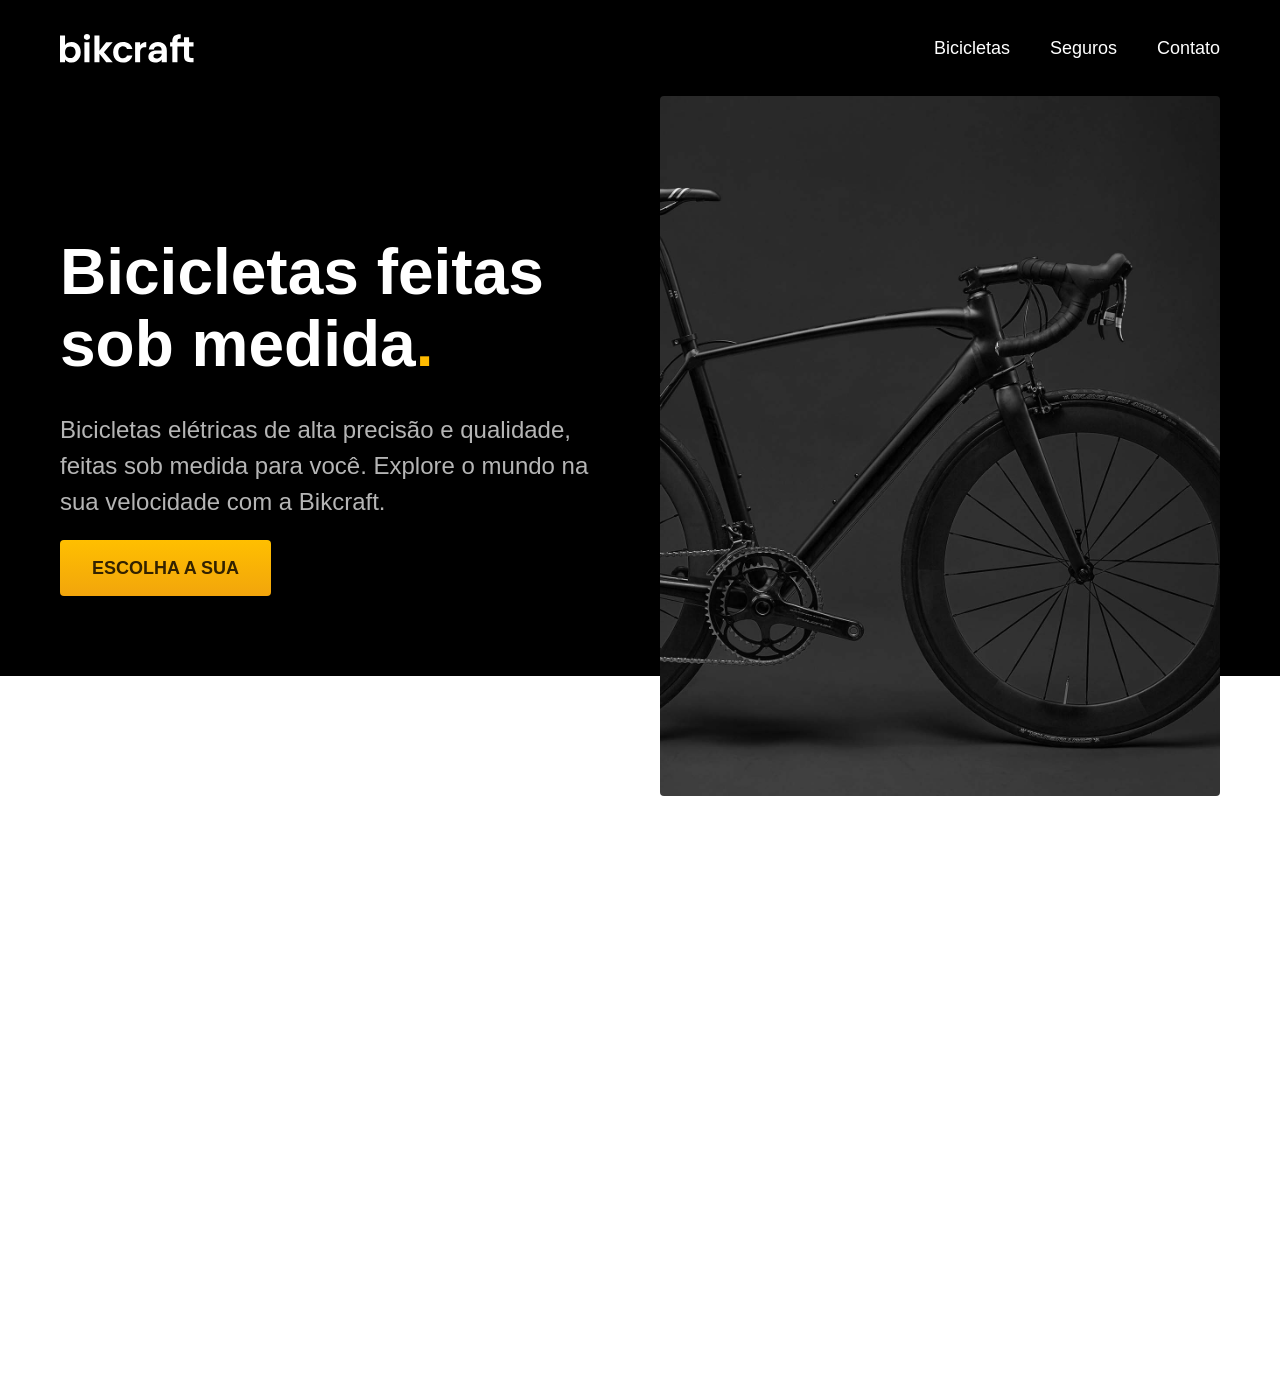
==== index.html @ d3e12376 "Tipografia Utilitaria" ====
<!DOCTYPE html>

<html lang="pt-br">

<head>
  <meta charset="UTF-8">
  <meta name="viewport" content="width=device-width, initial-scale=1.0">
  <title>Bikcraft - Bicicletas Elétricas</title>
  <meta name="description" content="Bicicletas elétricas de alta precisão e qualidade, feitas sob medida para você. Explore o mundo na sua velocidade com a Bikcraft.">
  <link rel="stylesheet" href="./css/style.css">
  <!--<link rel="preconnect" href="https://fonts.googleapis.com">
  <link rel="preconnect" href="https://fonts.gstatic.com" crossorigin>
  <link href="https://fonts.googleapis.com/css2?family=Poppins:ital,wght@0,100;0,200;0,300;0,400;0,500;0,600;0,700;0,800;0,900;1,100;1,200;1,300;1,400;1,500;1,600;1,700;1,800;1,900&display=swap" rel="stylesheet">
  <link rel="preconnect" href="https://fonts.googleapis.com">
  <link rel="preconnect" href="https://fonts.gstatic.com" crossorigin>
  <link href="https://fonts.googleapis.com/css2?family=Poppins:ital,wght@0,100;0,200;0,300;0,400;0,500;0,600;0,700;0,800;0,900;1,100;1,200;1,300;1,400;1,500;1,600;1,700;1,800;1,900&family=Roboto:ital,wght@0,100..900;1,100..900&display=swap" rel="stylesheet">-->
</head>

<body>
  <header class="header-bg">
    <div class="header">
      <a href="./"><img src="./img/bikcraft.svg" alt="Bikcraft"></a>
      <nav aria-label="primaria">
        <ul class="header-menu font-1-m cor-0">
          <li><a href="./bicicletas.html">Bicicletas</a></li>
          <li><a href="./seguros.html">Seguros</a></li>
          <li><a href="./contato.html">Contato</a></li>
        </ul>
      </nav>
    </div>
  </header>

  <main class="introducao-bg">
    <div class="introducao">
      <div class="introducao-conteudo">
        <h1 class="font-1-xxl cor-0">Bicicletas feitas sob medida<span class="cor-p1">.</span></h1>
        <p class="font-2-l cor-5">Bicicletas elétricas de alta precisão e qualidade, feitas sob medida para você. Explore o mundo na sua velocidade com a Bikcraft.</p>
        <a class="botao" href="./bicicletas">Escolha a sua</a>
      </div>
      <div>
        <img src="./img/fotos/introducao.jpg" alt="bicicleta elétrica preta">
      </div>
    </div>
  </main>
</body>

</html>
---- css/style.css ----
@import "./global/header.css";
@import "./utilidades/tipografia.css";
@import "./utilidades/cores.css";
@import "./global/global.css";

/* Utilidades */
@import "./utilidades/componentes.css";

/* Home */
@import "./home/introducao.css";
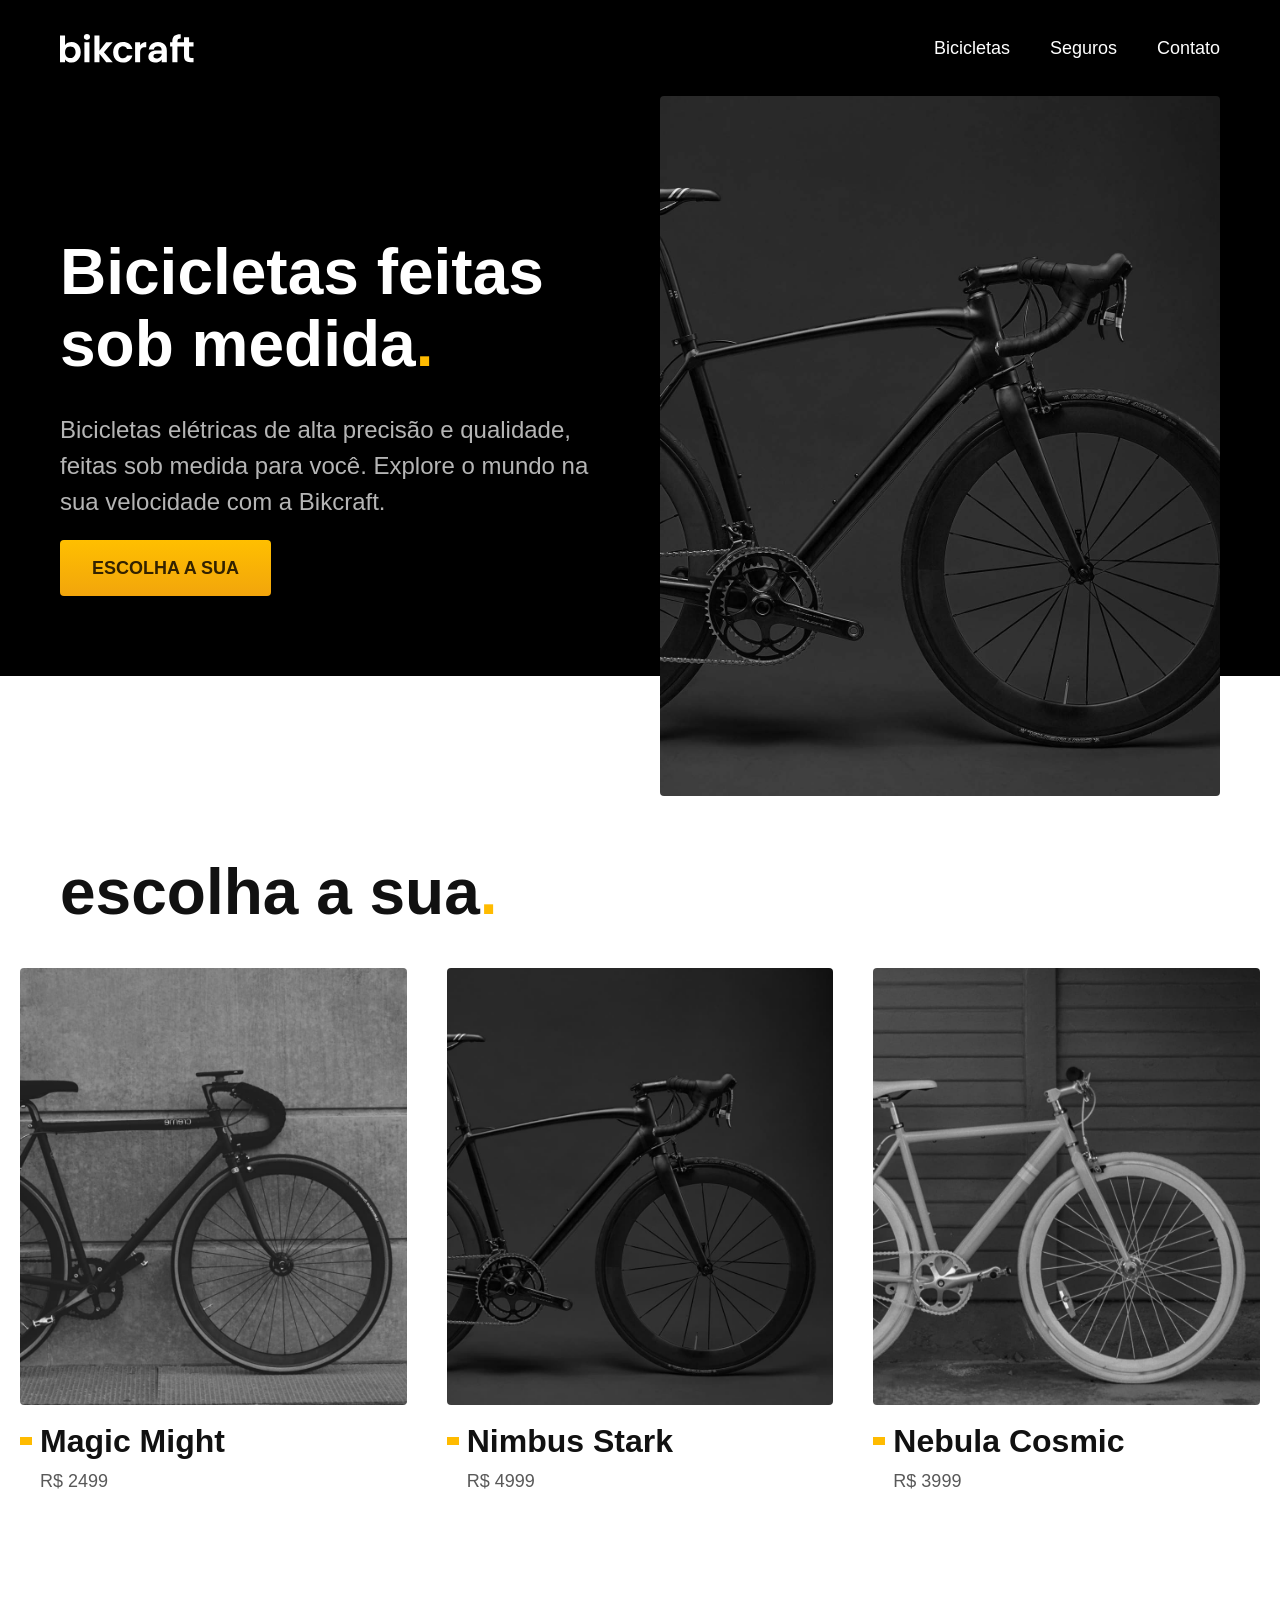
==== commit 4547bb91: "bicicletas-lista-1" ====
--- a/index.html
+++ b/index.html
@@ -42,6 +42,34 @@
       </div>
     </div>
   </main>
+
+  <article class="bicicletas-lista">
+    <h2 class="font-1-xxl">escolha a sua<span class="cor-p1">.</span></h2>
+
+    <ul>
+      <li>
+        <a href="./bicicletas/magic.html">
+          <img src="./img/bicicletas/magic-home.jpg" alt="bicicleta preta">
+          <h3 class="font-1-xl">Magic Might</h3>
+          <span class="font-2-m cor-8">R$ 2499</span>
+        </a>
+      </li>
+      <li>
+        <a href="./bicicletas/nimbus.html">
+          <img src="./img/bicicletas/nimbus-home.jpg" alt="bicicleta preta">
+          <h3 class="font-1-xl">Nimbus Stark</h3>
+          <span class="font-2-m cor-8">R$ 4999</span>
+        </a>
+      </li>
+      <li>
+        <a href="./bicicletas/nebula.html">
+          <img src="./img/bicicletas/nebula-home.jpg" alt="bicicleta preta">
+          <h3 class="font-1-xl">Nebula Cosmic</h3>
+          <span class="font-2-m cor-8">R$ 3999</span>
+        </a>
+      </li>
+    </ul>
+  </article>
 </body>
 
 </html>
--- a/css/style.css
+++ b/css/style.css
@@ -8,3 +8,6 @@
 
 /* Home */
 @import "./home/introducao.css";
+
+/* Bicicletas */
+@import "./bicicletas/bicicletas-listas.css";
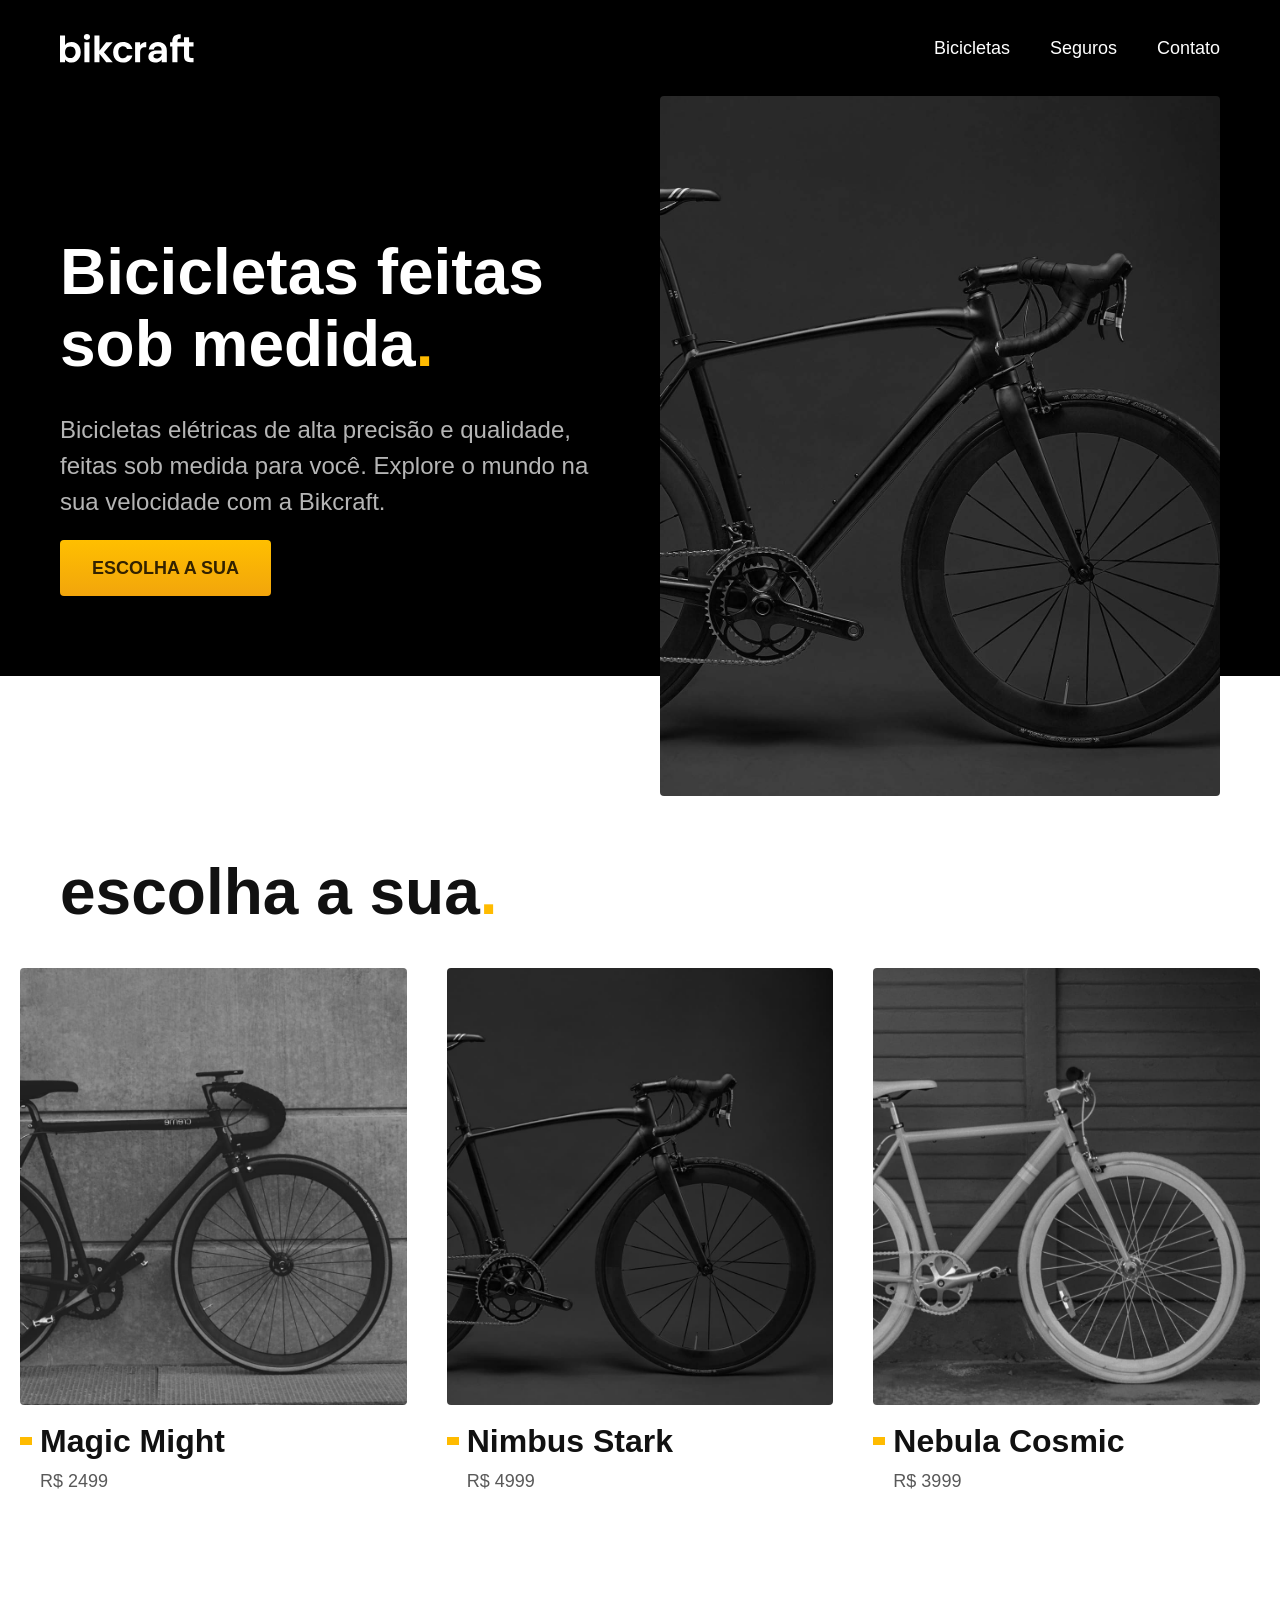
==== commit eb931e37: "container" ====
--- a/index.html
+++ b/index.html
@@ -18,7 +18,7 @@
 
 <body>
   <header class="header-bg">
-    <div class="header">
+    <div class="header container">
       <a href="./"><img src="./img/bikcraft.svg" alt="Bikcraft"></a>
       <nav aria-label="primaria">
         <ul class="header-menu font-1-m cor-0">
@@ -31,7 +31,7 @@
   </header>
 
   <main class="introducao-bg">
-    <div class="introducao">
+    <div class="introducao container">
       <div class="introducao-conteudo">
         <h1 class="font-1-xxl cor-0">Bicicletas feitas sob medida<span class="cor-p1">.</span></h1>
         <p class="font-2-l cor-5">Bicicletas elétricas de alta precisão e qualidade, feitas sob medida para você. Explore o mundo na sua velocidade com a Bikcraft.</p>
@@ -44,7 +44,7 @@
   </main>
 
   <article class="bicicletas-lista">
-    <h2 class="font-1-xxl">escolha a sua<span class="cor-p1">.</span></h2>
+    <h2 class="container font-1-xxl">escolha a sua<span class="cor-p1">.</span></h2>
 
     <ul>
       <li>
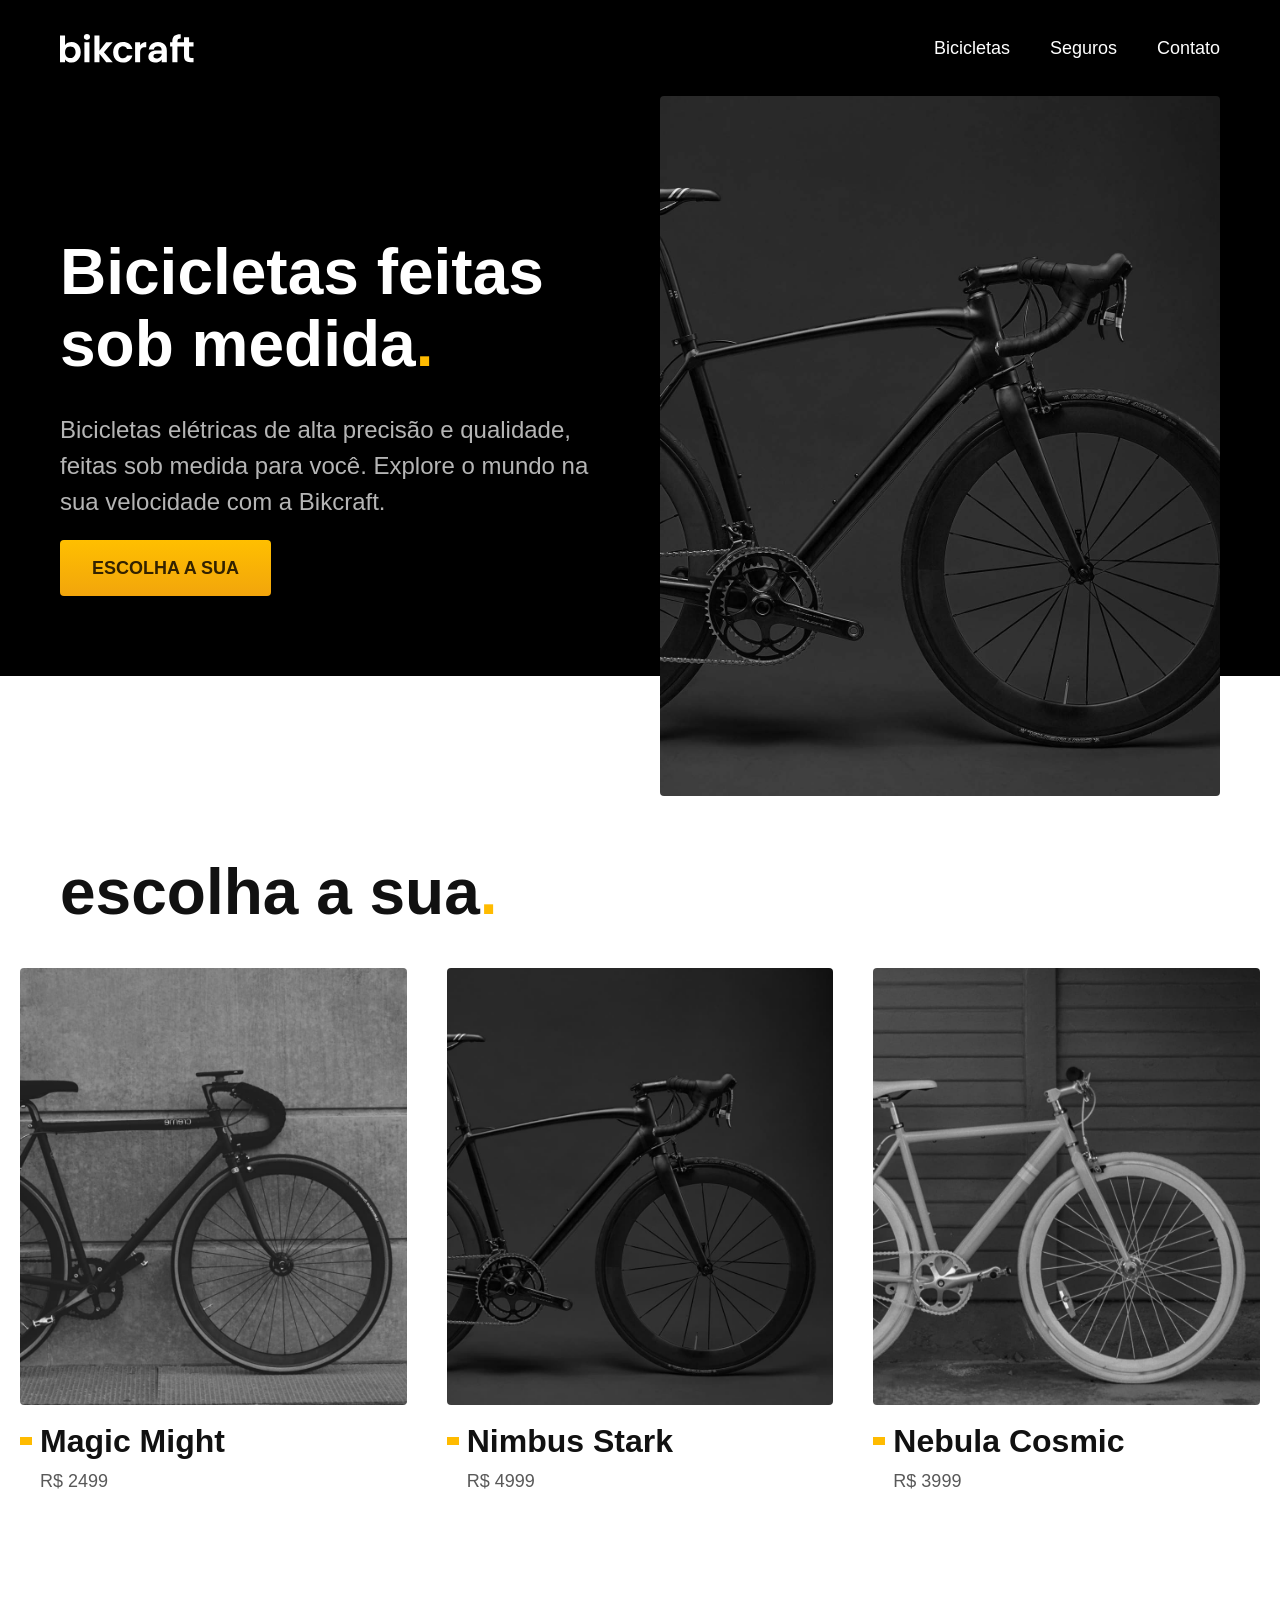
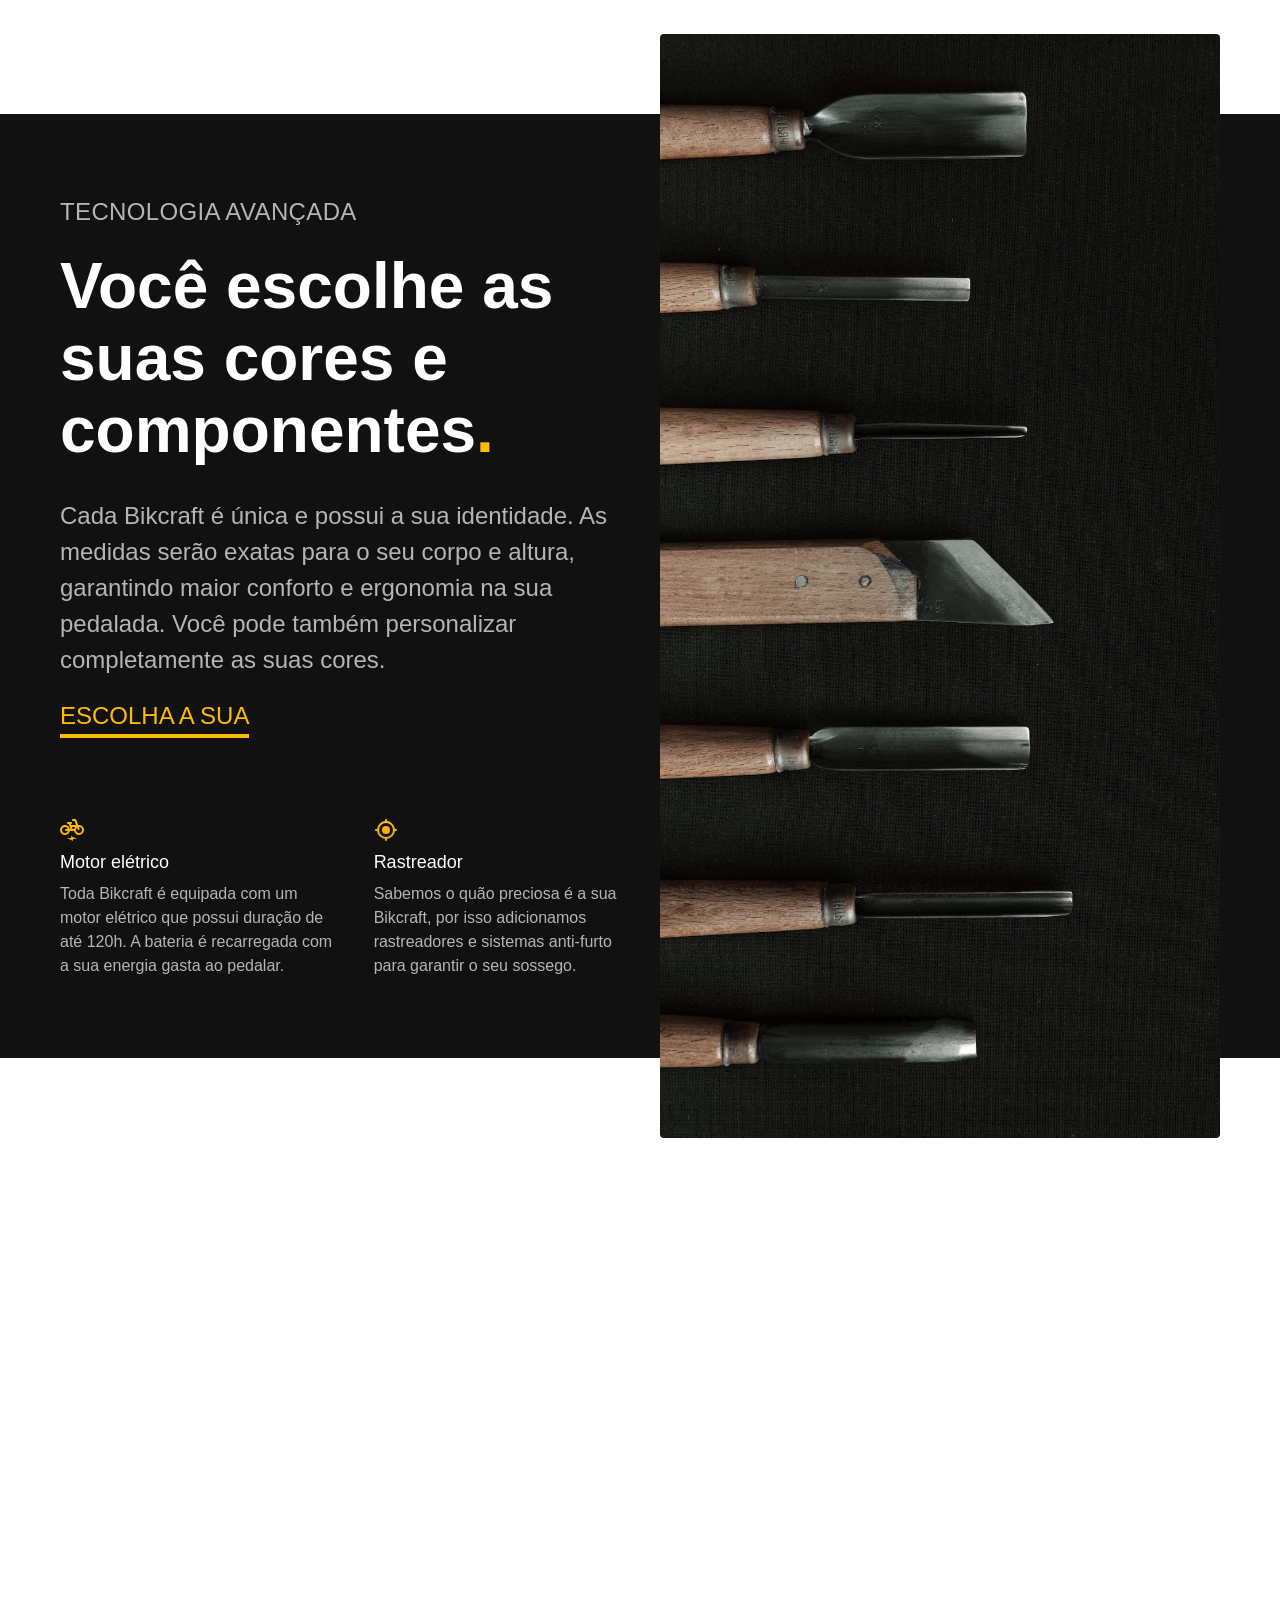
==== commit 9de3cd64: "tecnologia" ====
--- a/index.html
+++ b/index.html
@@ -70,6 +70,32 @@
       </li>
     </ul>
   </article>
+
+  <article class="tecnologia-bg">
+    <div class="tecnologia container">
+      <div class="tecnologia-conteudo">
+        <span class="font-2-l-b cor-5">Tecnologia Avançada</span>
+        <h2 class="font-1-xxl cor-0">Você escolhe as suas cores e componentes<span class="cor-p1">.</span></h2>
+        <p class="font-2-l cor-5">Cada Bikcraft é única e possui a sua identidade. As medidas serão exatas para o seu corpo e altura, garantindo maior conforto e ergonomia na sua pedalada. Você pode também personalizar completamente as suas cores.</p>
+        <a class="link" href="./bicicletas.html">Escolha a sua</a>
+        <div class="tecnologia-vantagens">
+          <div>
+            <img src="./img/icones/eletrica.svg" alt="">
+            <h3 class="font-1-m cor-0">Motor elétrico</h3>
+            <p class="font-2-s cor-5">Toda Bikcraft é equipada com um motor elétrico que possui duração de até 120h. A bateria é recarregada com a sua energia gasta ao pedalar.</p>
+          </div>
+          <div>
+            <img src="./img/icones/rastreador.svg" alt="">
+            <h3 class="font-1-m cor-0">Rastreador</h3>
+            <p class="font-2-s cor-5">Sabemos o quão preciosa é a sua Bikcraft, por isso adicionamos rastreadores e sistemas anti-furto para garantir o seu sossego.</p>
+          </div>
+        </div>
+      </div>
+      <div class="tecnologia-imagem">
+        <img src="./img/fotos/tecnologia.jpg" alt="">
+      </div>
+    </div>
+  </article>
 </body>
 
 </html>
--- a/css/style.css
+++ b/css/style.css
@@ -8,6 +8,7 @@
 
 /* Home */
 @import "./home/introducao.css";
+@import "./home/tecnologia.css";
 
 /* Bicicletas */
 @import "./bicicletas/bicicletas-listas.css";
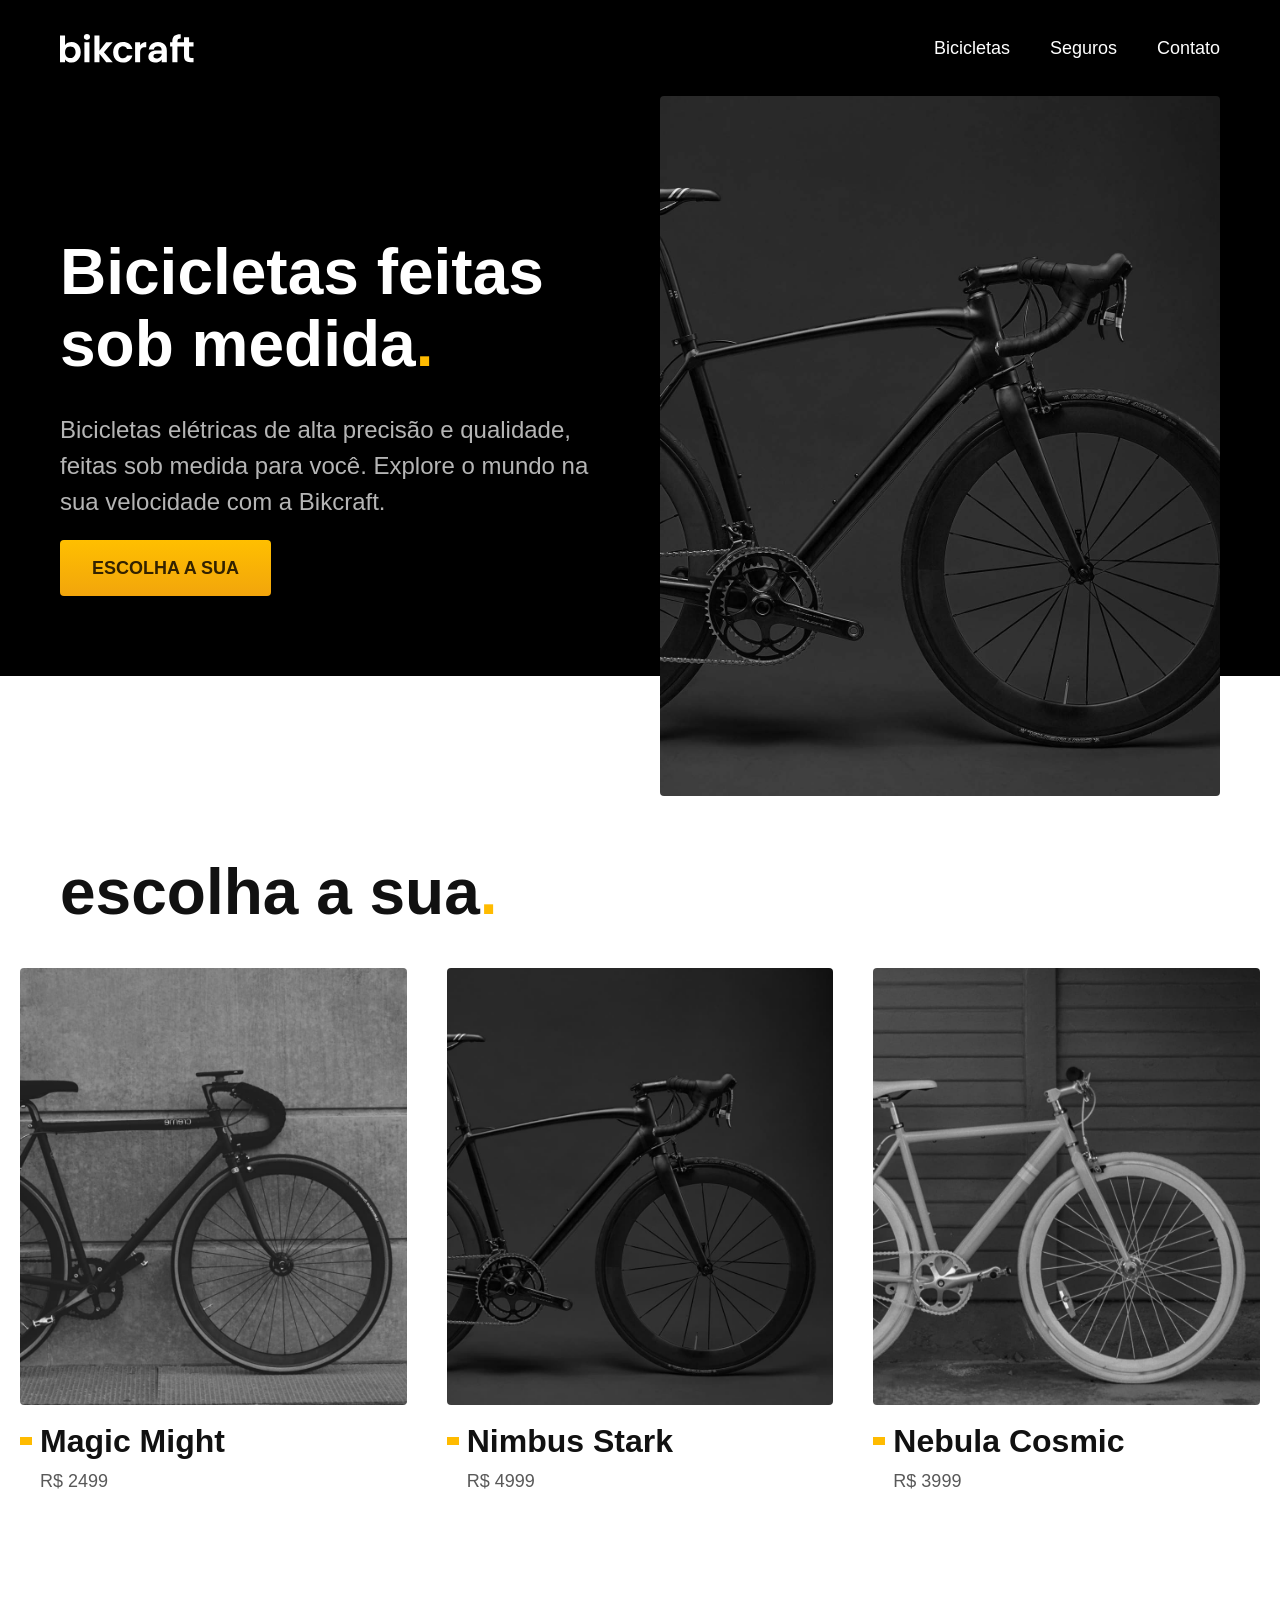
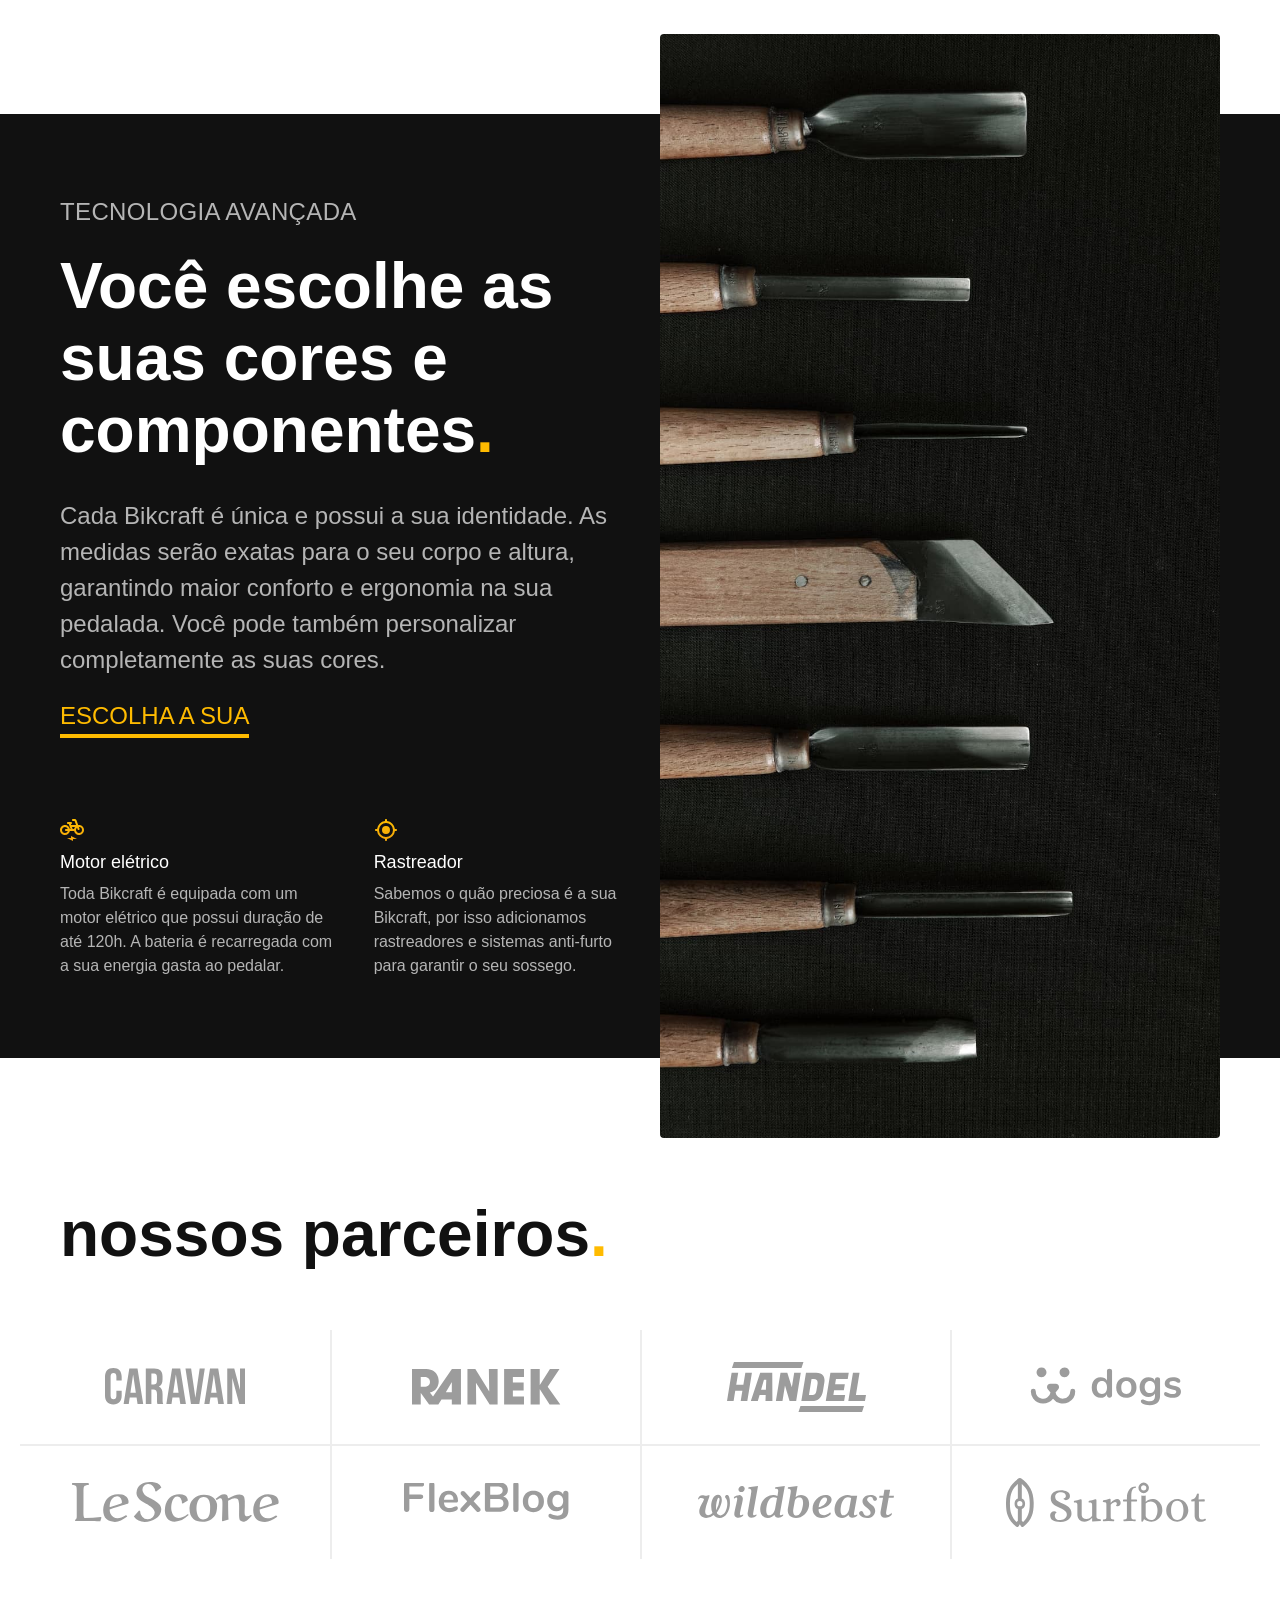
==== commit 767c99ca: "parceiros" ====
--- a/index.html
+++ b/index.html
@@ -96,6 +96,21 @@
       </div>
     </div>
   </article>
+
+  <section class="parceiros" aria-label="Nossos parceiros">
+    <h2 class="container font-1-xxl">nossos parceiros<span class="cor-p1">.</span></h2>
+
+    <ul>
+      <li><img src="./img/parceiros/caravan.svg" alt="caravan"></li>
+      <li><img src="./img/parceiros/ranek.svg" alt="ranek"></li>
+      <li><img src="./img/parceiros/handel.svg" alt="handel"></li>
+      <li><img src="./img/parceiros/dogs.svg" alt="dogs"></li>
+      <li><img src="./img/parceiros/lescone.svg" alt="lescone"></li>
+      <li><img src="./img/parceiros/flexblog.svg" alt="flexblog"></li>
+      <li><img src="./img/parceiros/wildbeast.svg" alt="wildbest"></li>
+      <li><img src="./img/parceiros/surfbot.svg" alt="surfbot"></li>
+    </ul>
+  </section>
 </body>
 
 </html>
--- a/css/style.css
+++ b/css/style.css
@@ -9,6 +9,7 @@
 /* Home */
 @import "./home/introducao.css";
 @import "./home/tecnologia.css";
+@import "./home/parceiros.css";
 
 /* Bicicletas */
 @import "./bicicletas/bicicletas-listas.css";
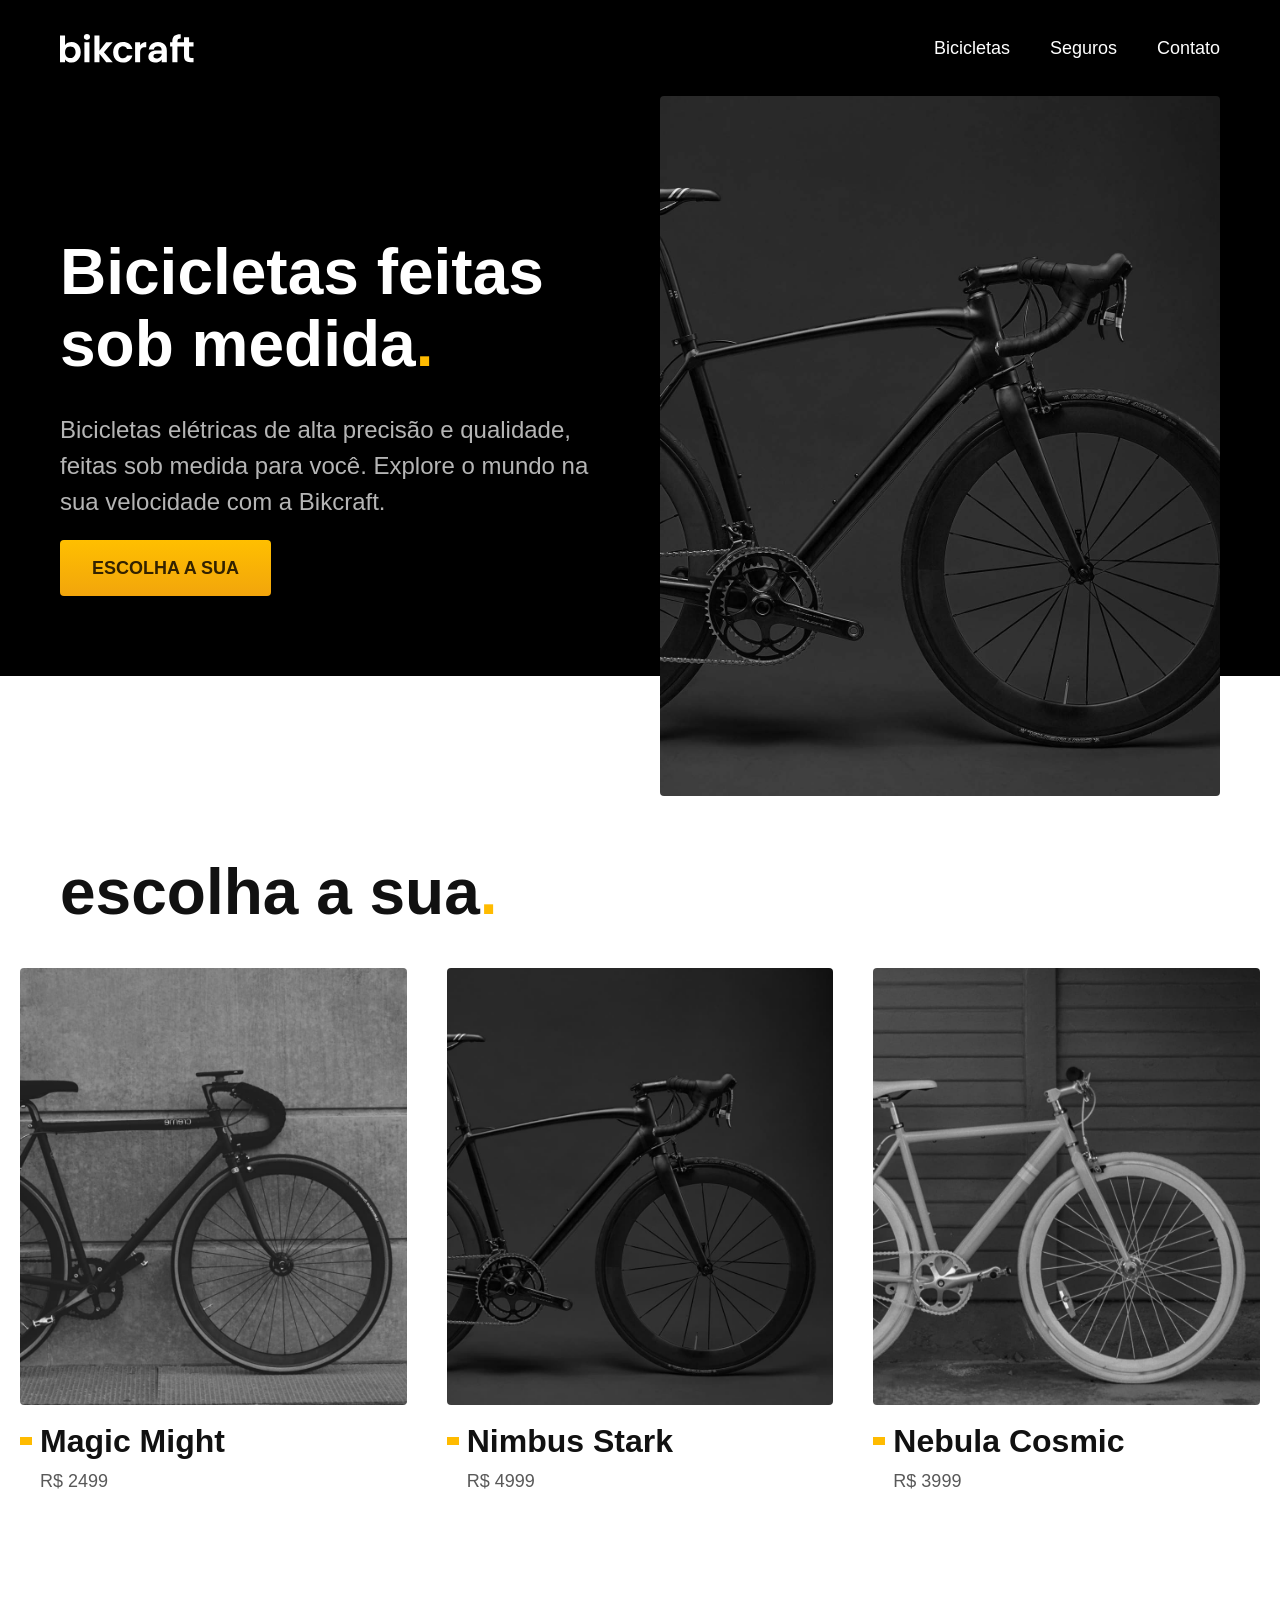
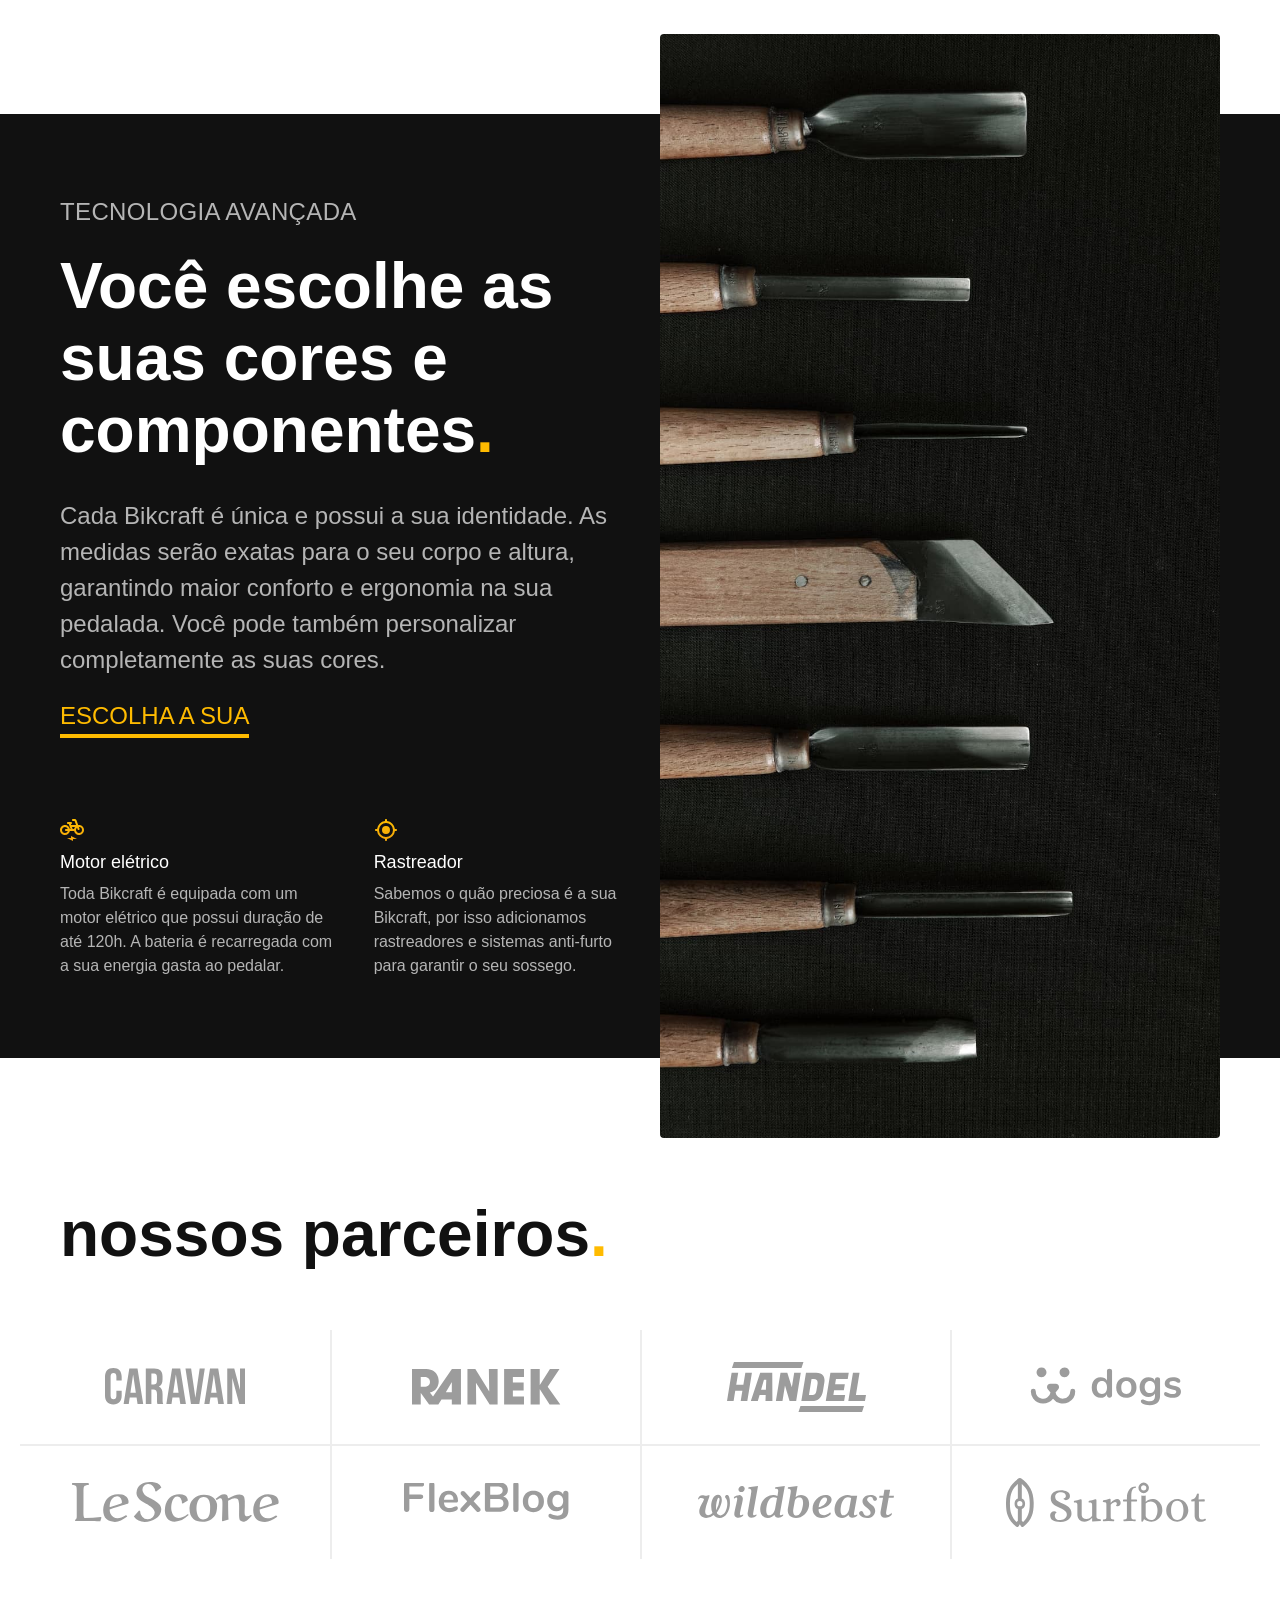
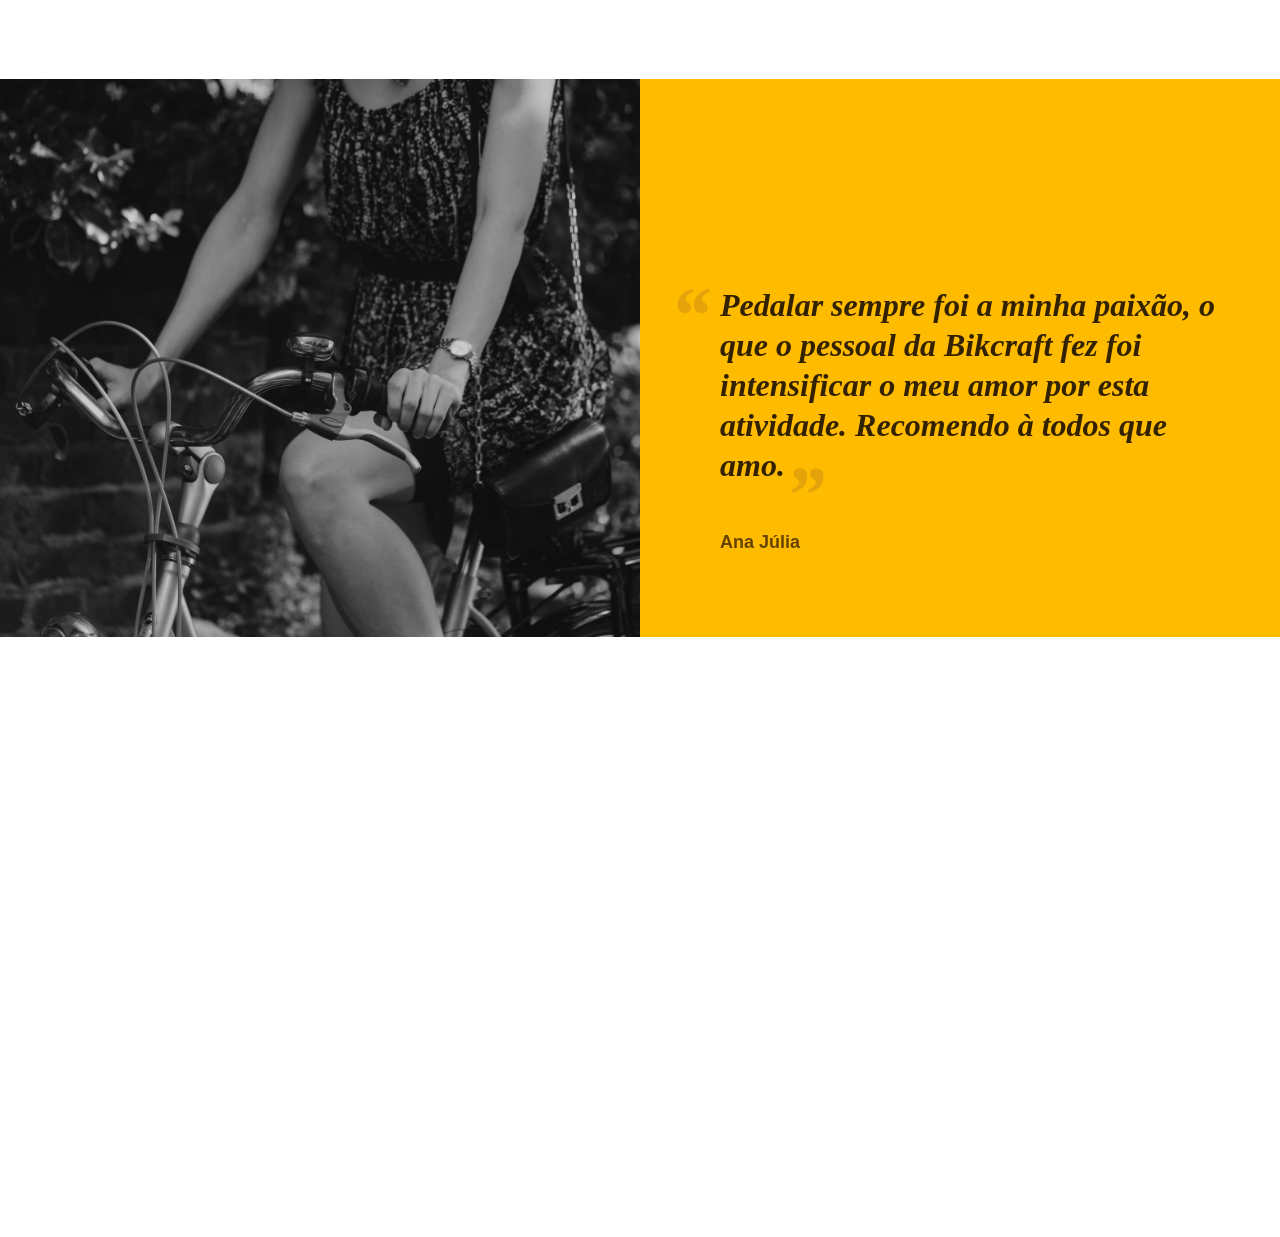
==== commit d7074677: "depoimentos" ====
--- a/index.html
+++ b/index.html
@@ -111,6 +111,18 @@
       <li><img src="./img/parceiros/surfbot.svg" alt="surfbot"></li>
     </ul>
   </section>
+
+  <section class="depoimentos" aria-label="depoimentos">
+    <div>
+      <img src="./img/fotos/depoimento.jpg" alt="pessoa pedalando uma bicicleta bikcraft">
+    </div>
+    <div class="depoimentos-conteudo">
+      <blockquote class="font-1-xl cor-p5">
+        <p>Pedalar sempre foi a minha paixão, o que o pessoal da Bikcraft fez foi intensificar o meu amor por esta atividade. Recomendo à todos que amo.</p>
+        <span class="font-1-m-b cor-p4">Ana Júlia</span>
+      </blockquote>
+    </div>
+  </section>
 </body>
 
 </html>
--- a/css/style.css
+++ b/css/style.css
@@ -10,6 +10,7 @@
 @import "./home/introducao.css";
 @import "./home/tecnologia.css";
 @import "./home/parceiros.css";
+@import "./home/depoimentos.css";
 
 /* Bicicletas */
 @import "./bicicletas/bicicletas-listas.css";
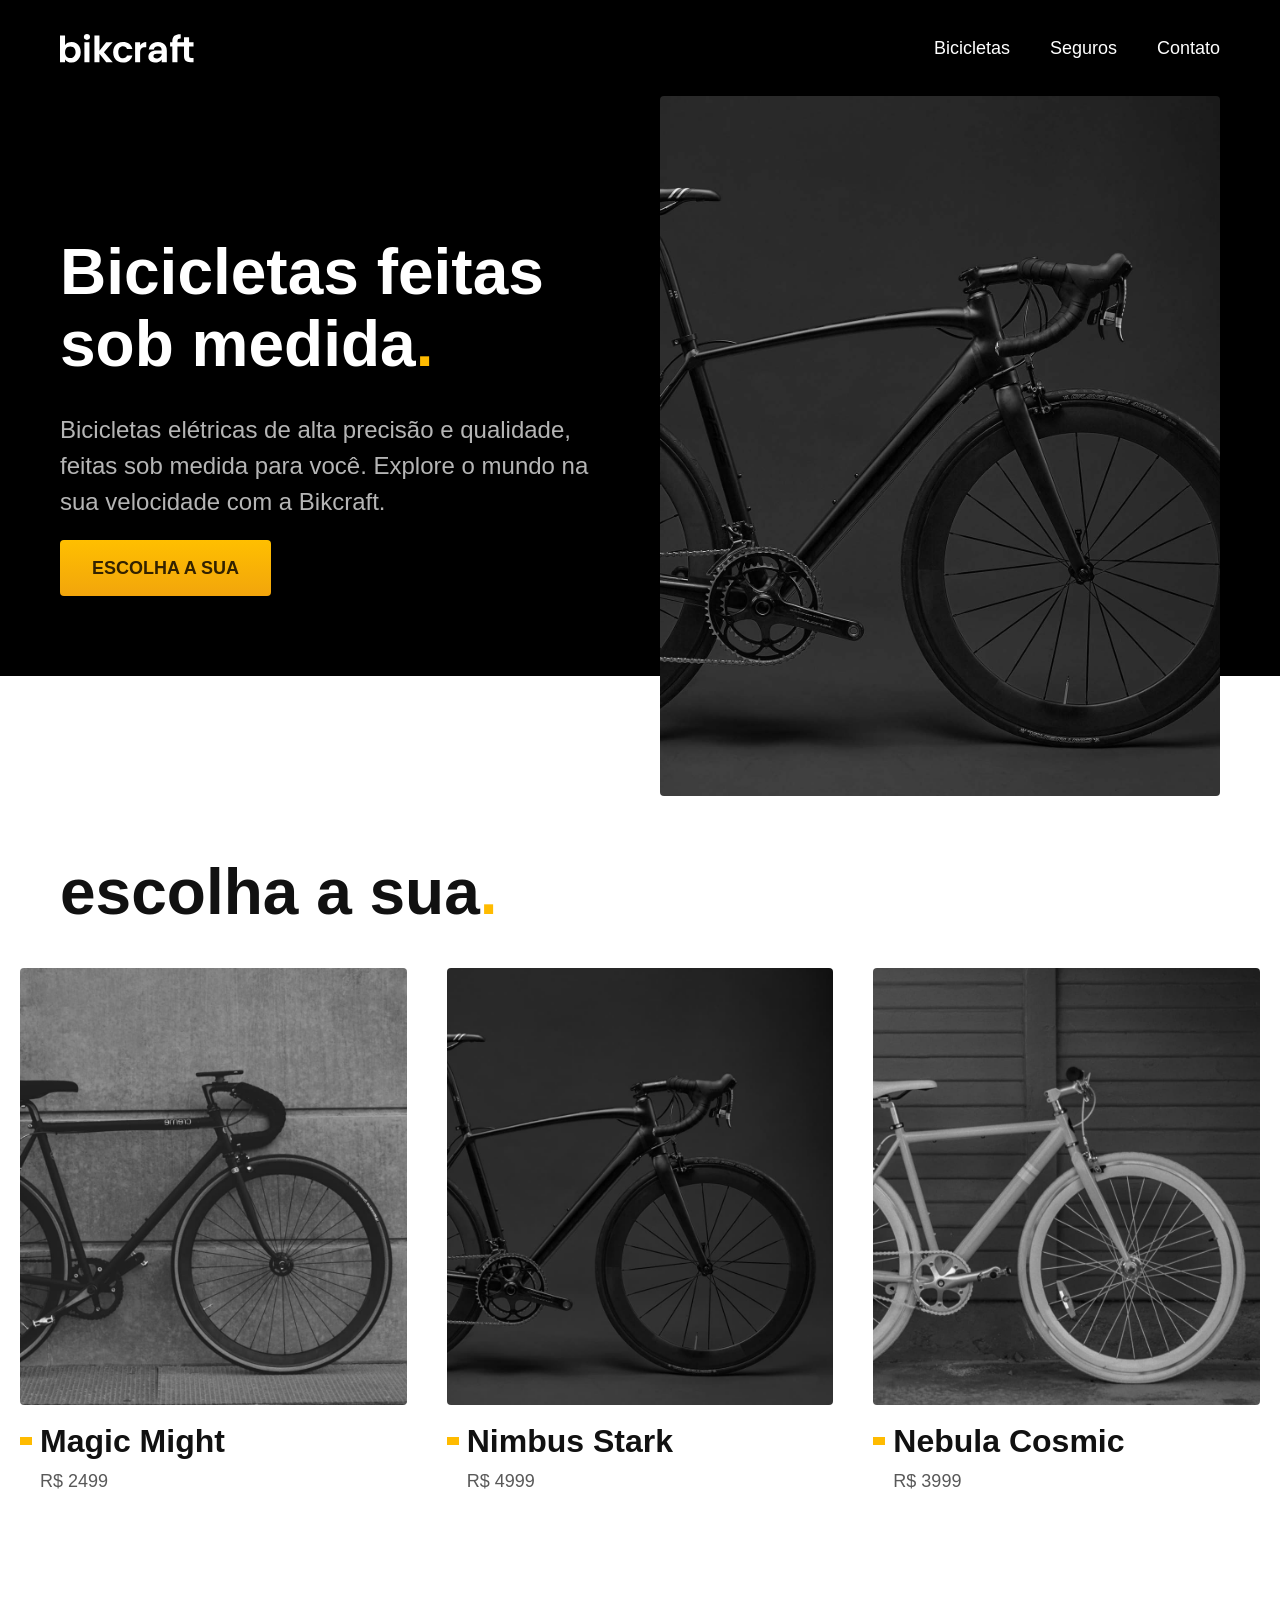
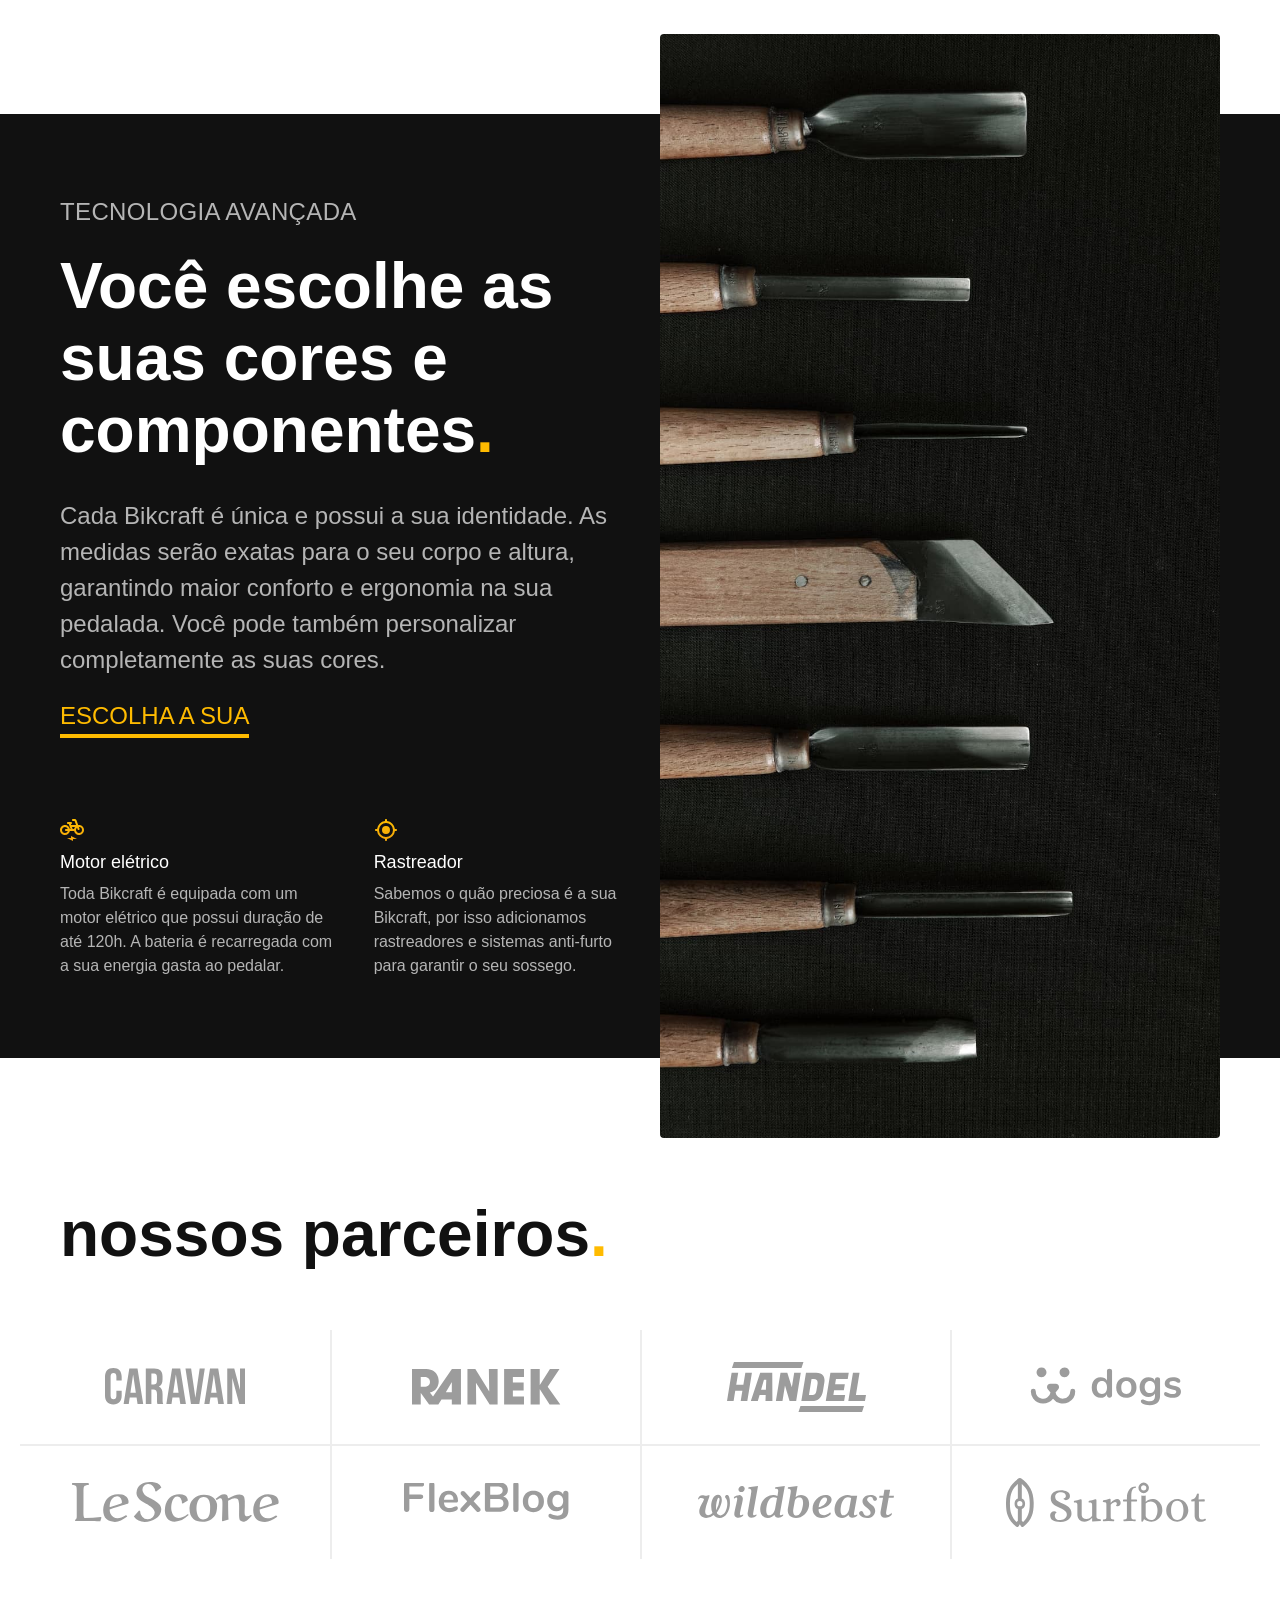
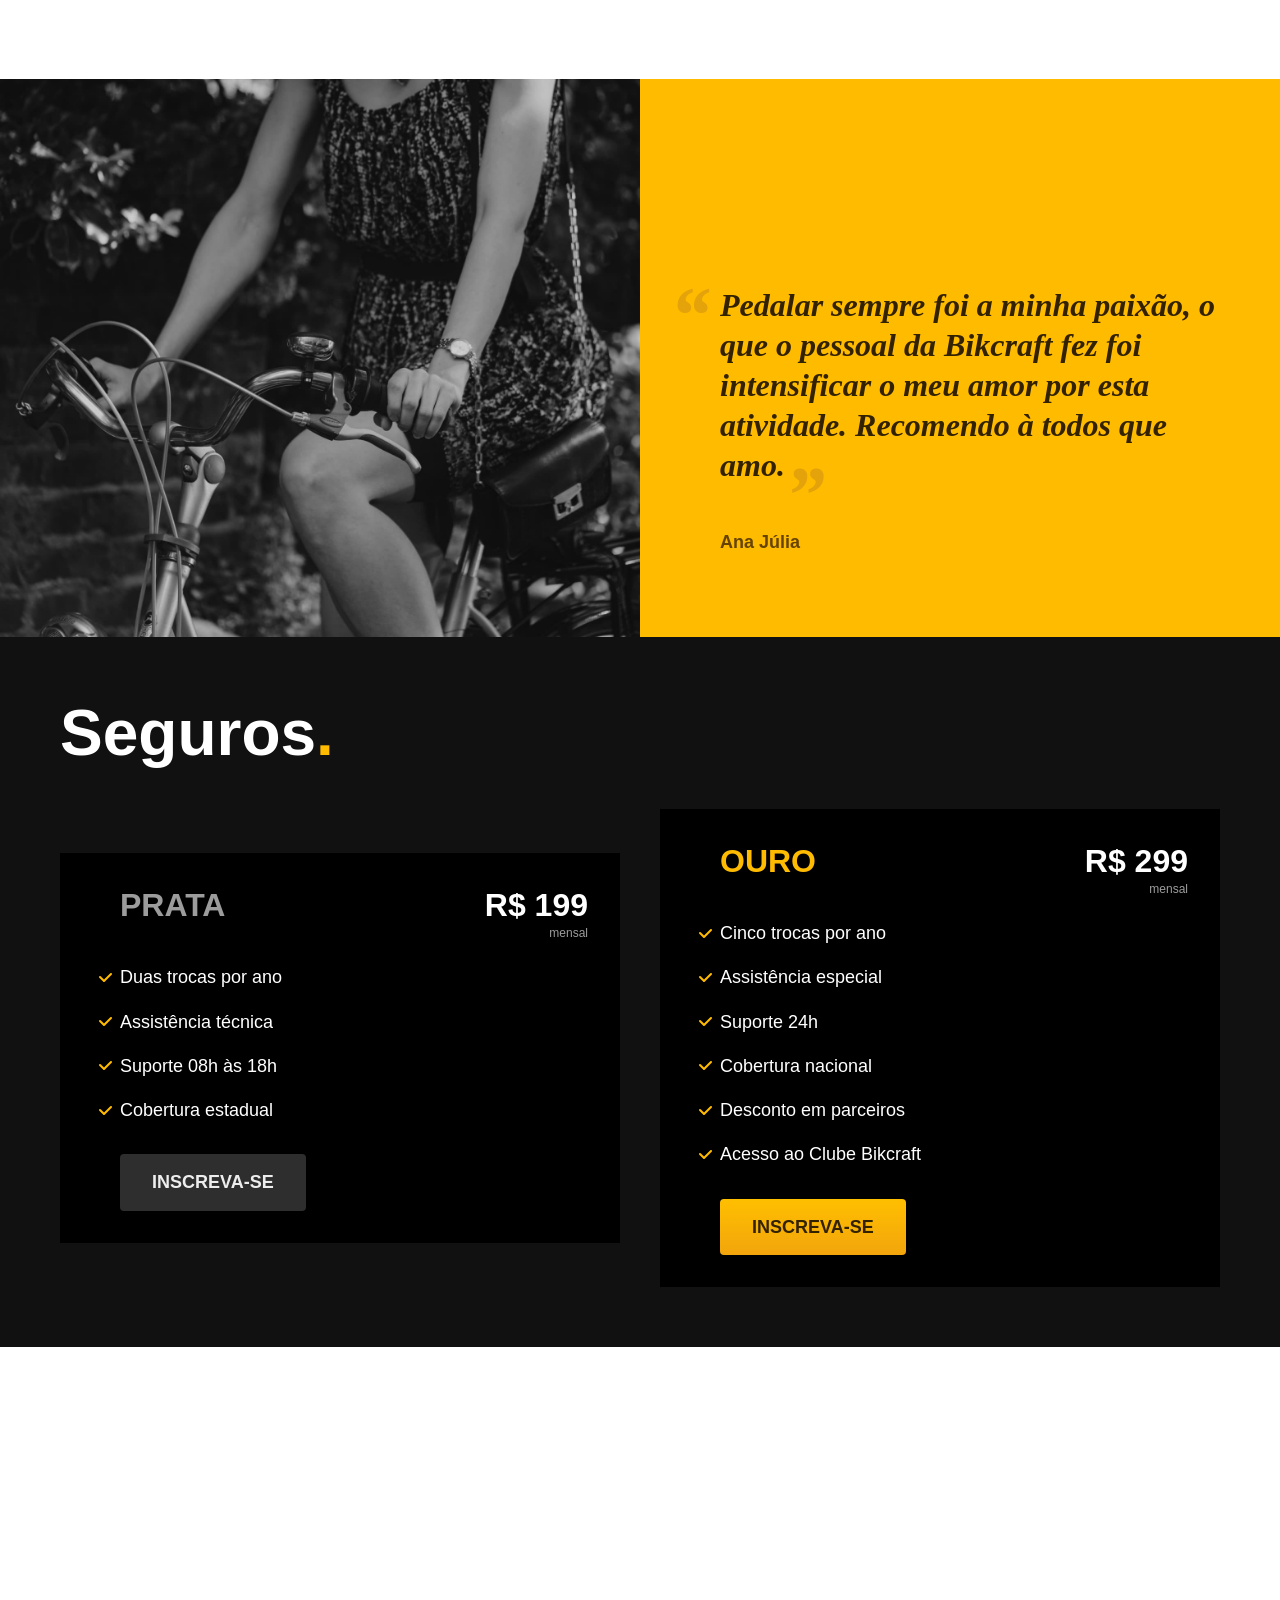
==== commit b564a91e: "seguros" ====
--- a/index.html
+++ b/index.html
@@ -123,6 +123,37 @@
       </blockquote>
     </div>
   </section>
+
+  <article class="seguros-bg">
+    <div class="seguros container">
+      <h2 class="font-1-xxl cor-0">Seguros<span class="cor-p1">.</span></h2>
+      <div class="seguros-item">
+        <h3 class="font-1-xl cor-6">PRATA</h3>
+        <span class="font-1-xl cor-0">R$ 199 <span class="font-1-xs cor-6">mensal</span></span>
+        <ul class="font-2-m cor-0">
+          <li>Duas trocas por ano</li>
+          <li>Assistência técnica</li>
+          <li>Suporte 08h às 18h</li>
+          <li>Cobertura estadual</li>
+        </ul>
+        <a class="secundario" href="./orcamento.html">Inscreva-se</a>
+      </div>
+
+      <div class="seguros-item">
+        <h3 class="font-1-xl cor-p1">OURO</h3>
+        <span class="font-1-xl cor-0">R$ 299 <span class="font-1-xs cor-6">mensal</span></span>
+        <ul class="font-2-m cor-0">
+          <li>Cinco trocas por ano</li>
+          <li>Assistência especial</li>
+          <li>Suporte 24h</li>
+          <li>Cobertura nacional</li>
+          <li>Desconto em parceiros</li>
+          <li>Acesso ao Clube Bikcraft</li>
+        </ul>
+        <a class="botao" href="./orcamento.html">Inscreva-se</a>
+      </div>
+    </div>
+  </article>
 </body>
 
 </html>
--- a/css/style.css
+++ b/css/style.css
@@ -14,3 +14,6 @@
 
 /* Bicicletas */
 @import "./bicicletas/bicicletas-listas.css";
+
+/*Seguros*/
+@import "./seguros/seguros.css";
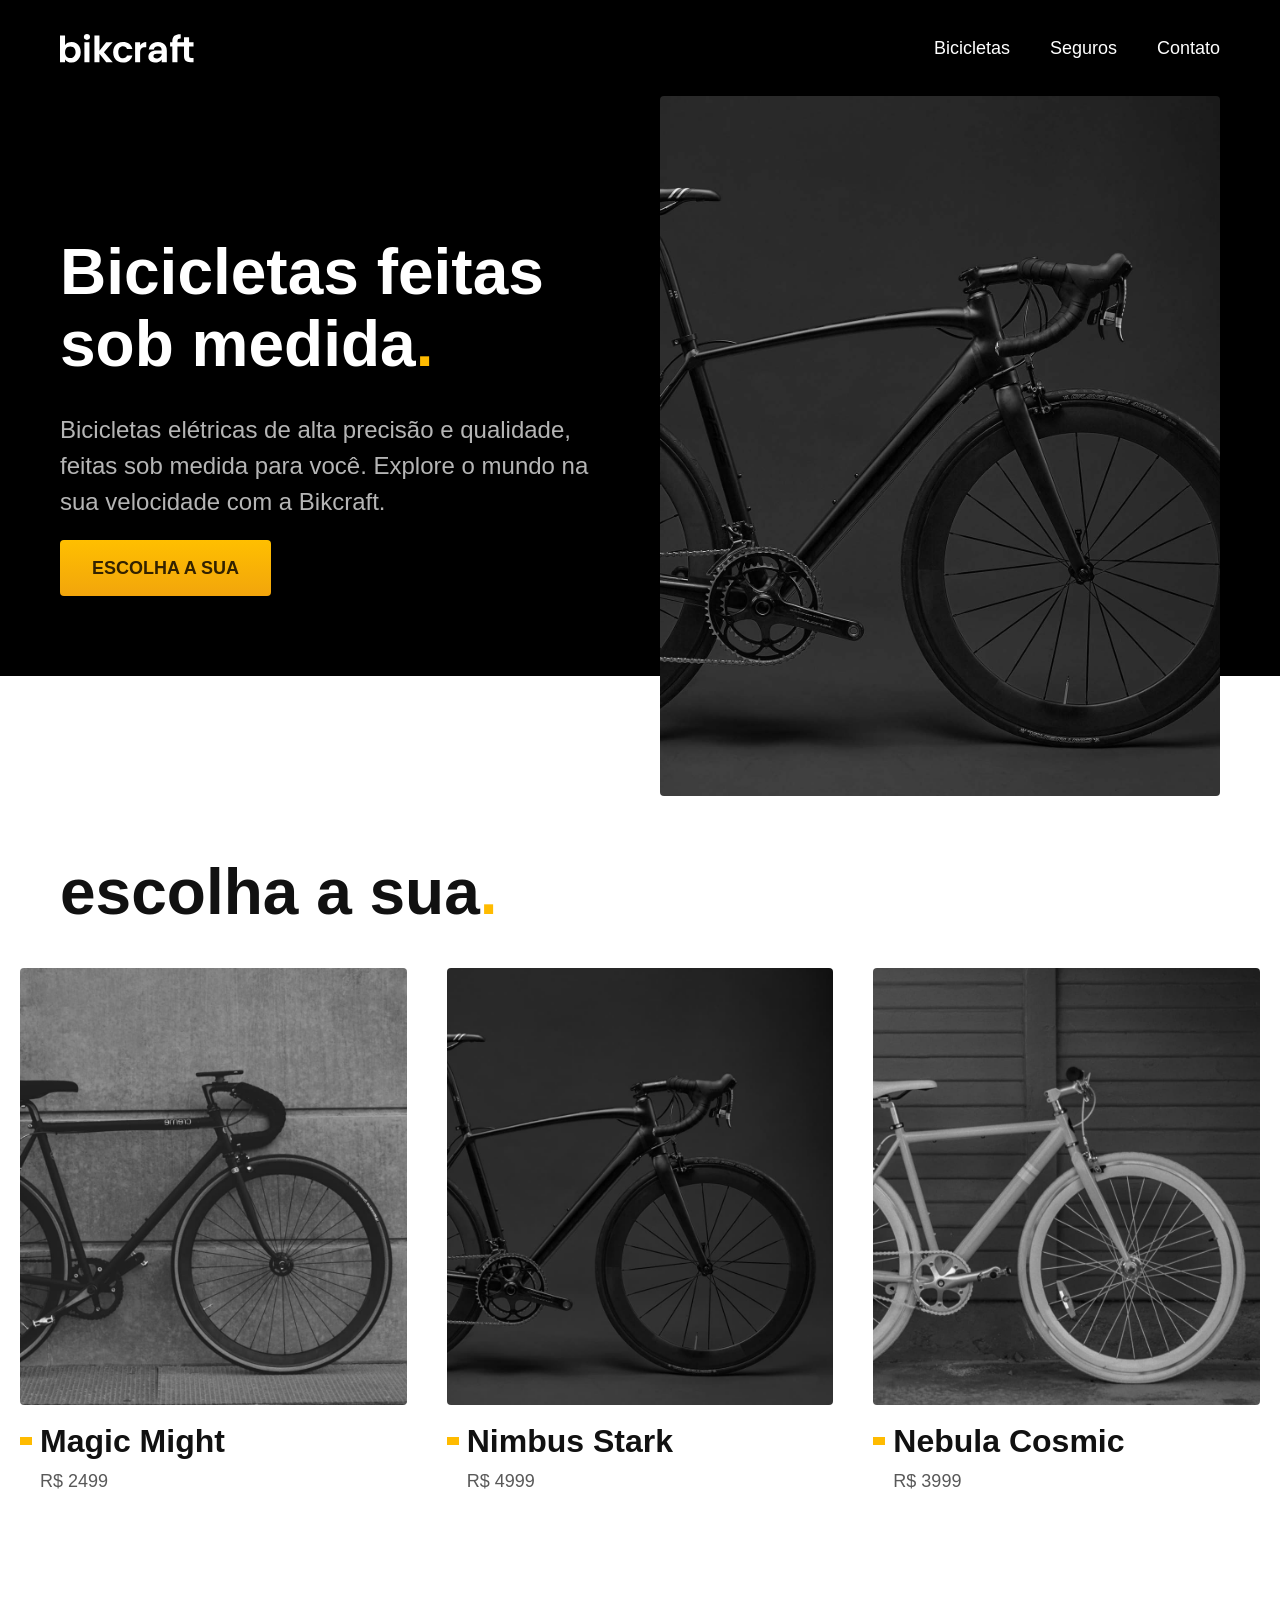
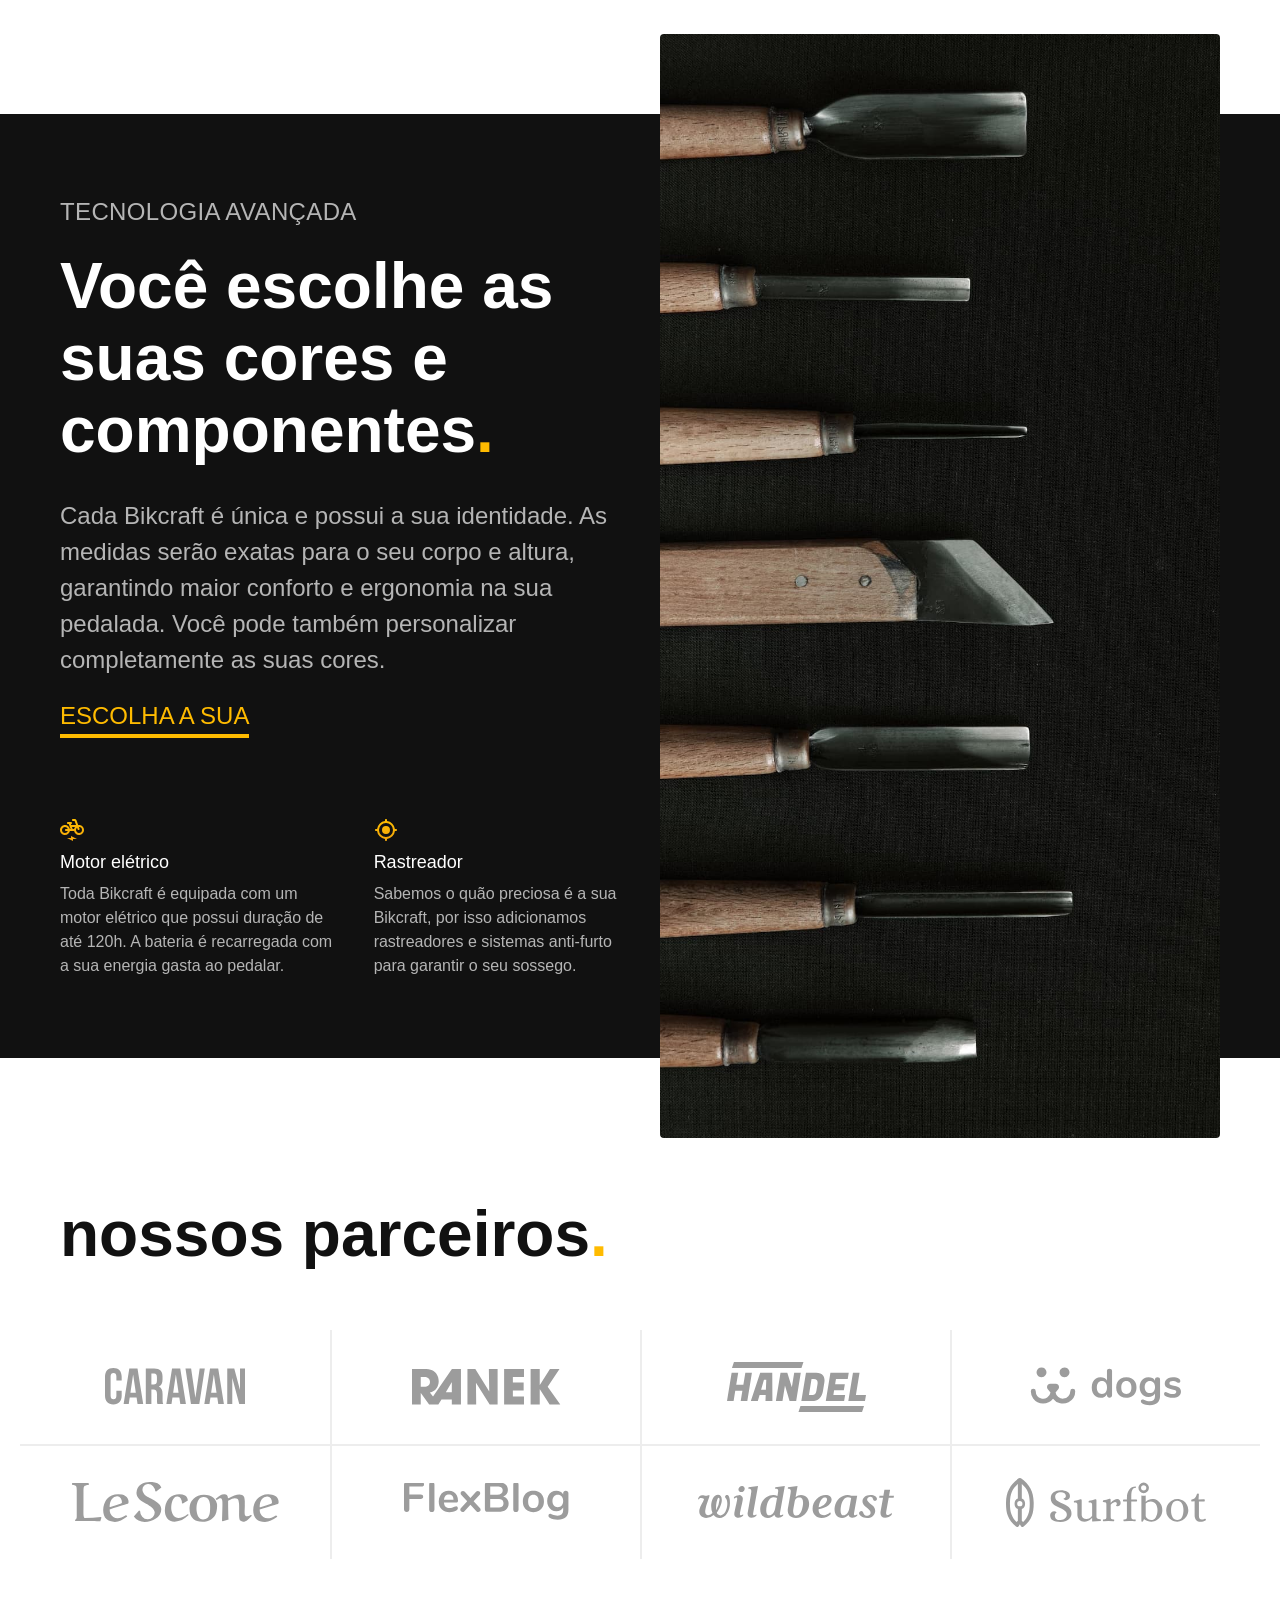
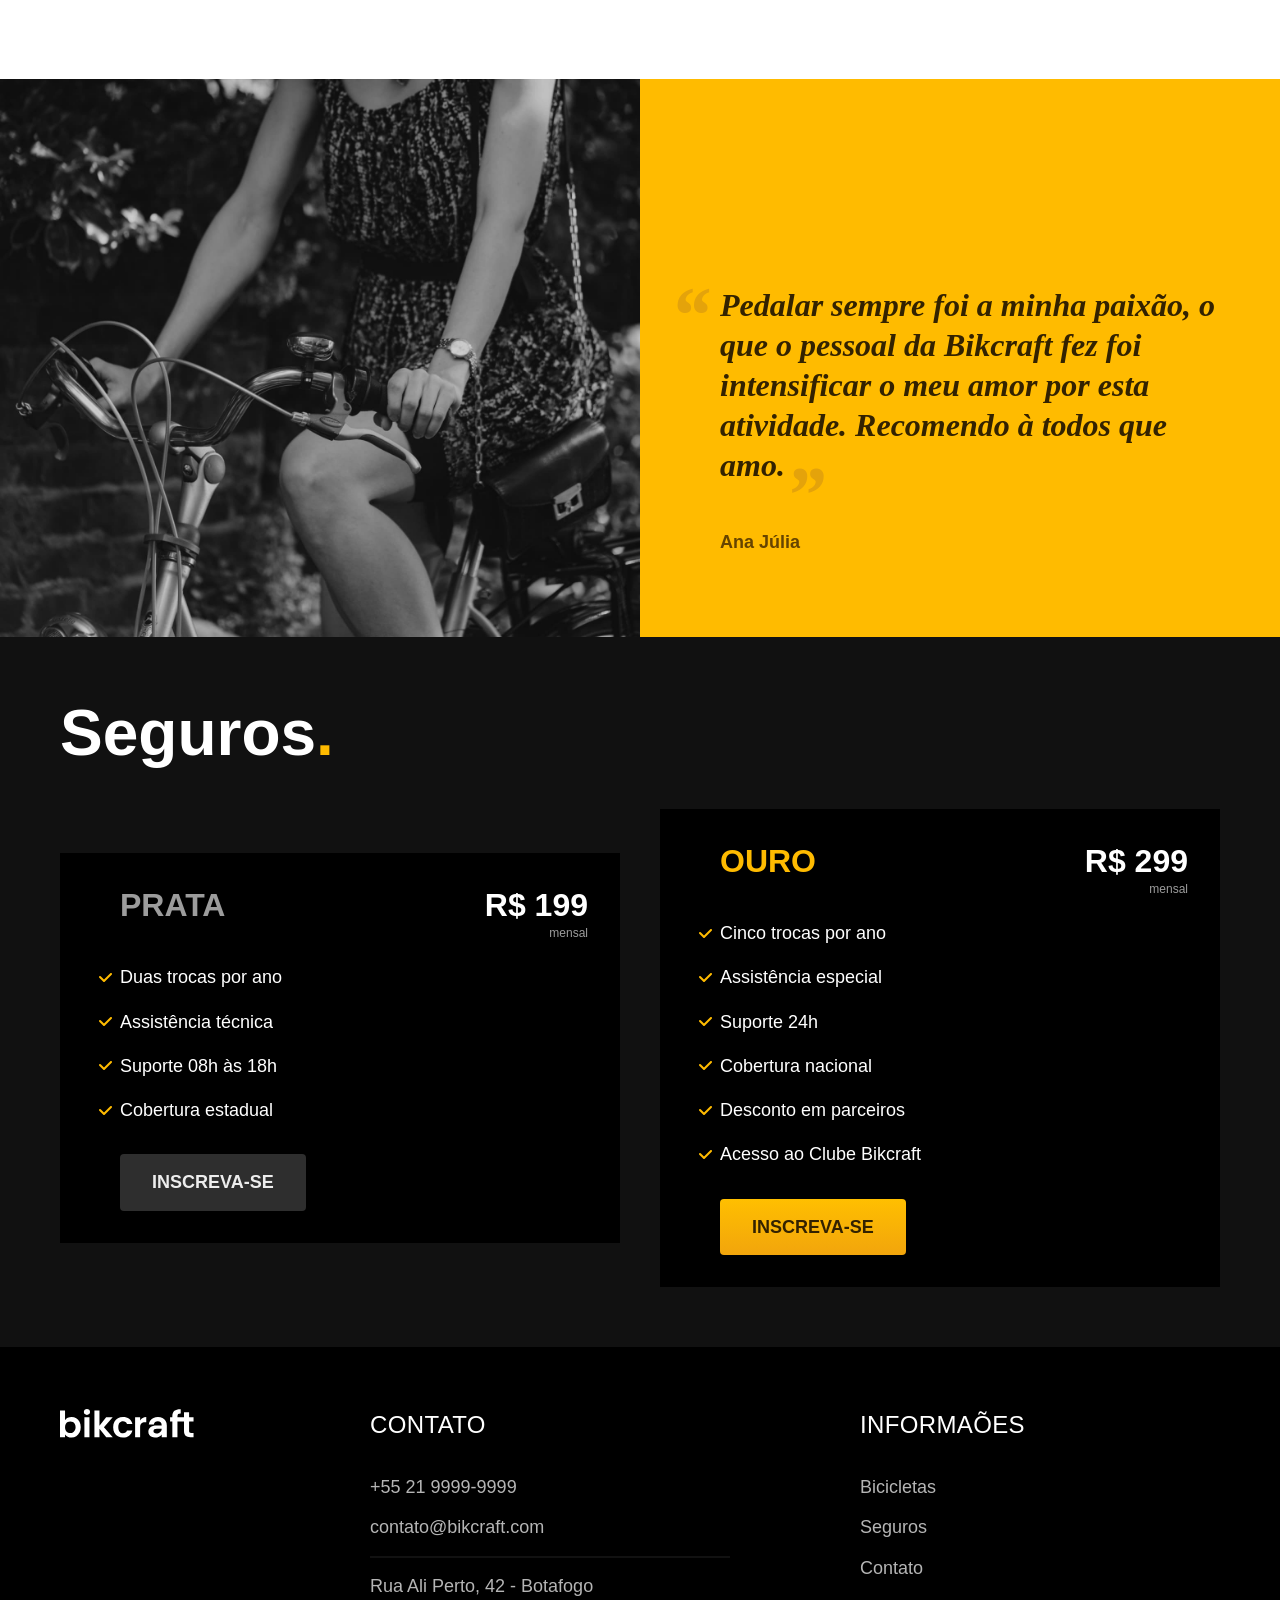
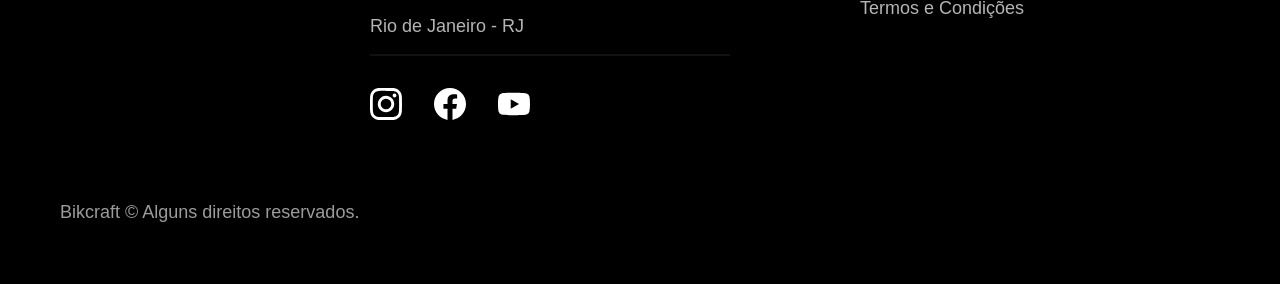
==== commit 9f9b5529: "footer" ====
--- a/index.html
+++ b/index.html
@@ -154,6 +154,44 @@
       </div>
     </div>
   </article>
+
+  <footer class="footer-bg">
+    <div class="footer container">
+      <img src="./img/bikcraft.svg" alt="bikcraft">
+      <div class="footer-contato">
+        <h3 class="font-2-l-b cor-0">Contato</h3>
+        <ul class="font-2-m cor-5">
+          <li><a href="tel:+552199999999">+55 21 9999-9999</a></li>
+          <li><a href="mailto:contato@bikctraft.com">contato@bikcraft.com</a></li>
+          <li> Rua Ali Perto, 42 - Botafogo </li>
+          <li>Rio de Janeiro - RJ</li>
+        </ul>
+        <div class="footer-redes">
+          <a href="./">
+            <img src="./img/redes/instagram.svg" alt="instagram">
+          </a>
+          <a href="./">
+            <img src="./img/redes/facebook.svg" alt="facebook">
+          </a>
+          <a href="./">
+            <img src="./img/redes/youtube.svg" alt="youtube">
+          </a>
+        </div>
+      </div>
+      <div class="footer-informacoes">
+        <h3 class="font-2-l-b cor-0">Informaões</h3>
+        <nav>
+          <ul class="font-1-m cor-5">
+            <li><a href="./bicicletas.html">Bicicletas</a></li>
+            <li><a href="./seguros.html">Seguros</a></li>
+            <li><a href="./contato.html">Contato</a></li>
+            <li><a href="./termos.html">Termos e Condições</a></li>
+          </ul>
+        </nav>
+      </div>
+      <p class="footer-copy font-2-m cor-6">Bikcraft © Alguns direitos reservados.</p>
+    </div>
+  </footer>
 </body>
 
 </html>
--- a/css/style.css
+++ b/css/style.css
@@ -1,7 +1,8 @@
-@import "./global/header.css";
 @import "./utilidades/tipografia.css";
 @import "./utilidades/cores.css";
 @import "./global/global.css";
+@import "./global/header.css";
+@import "./global/footer.css";
 
 /* Utilidades */
 @import "./utilidades/componentes.css";
